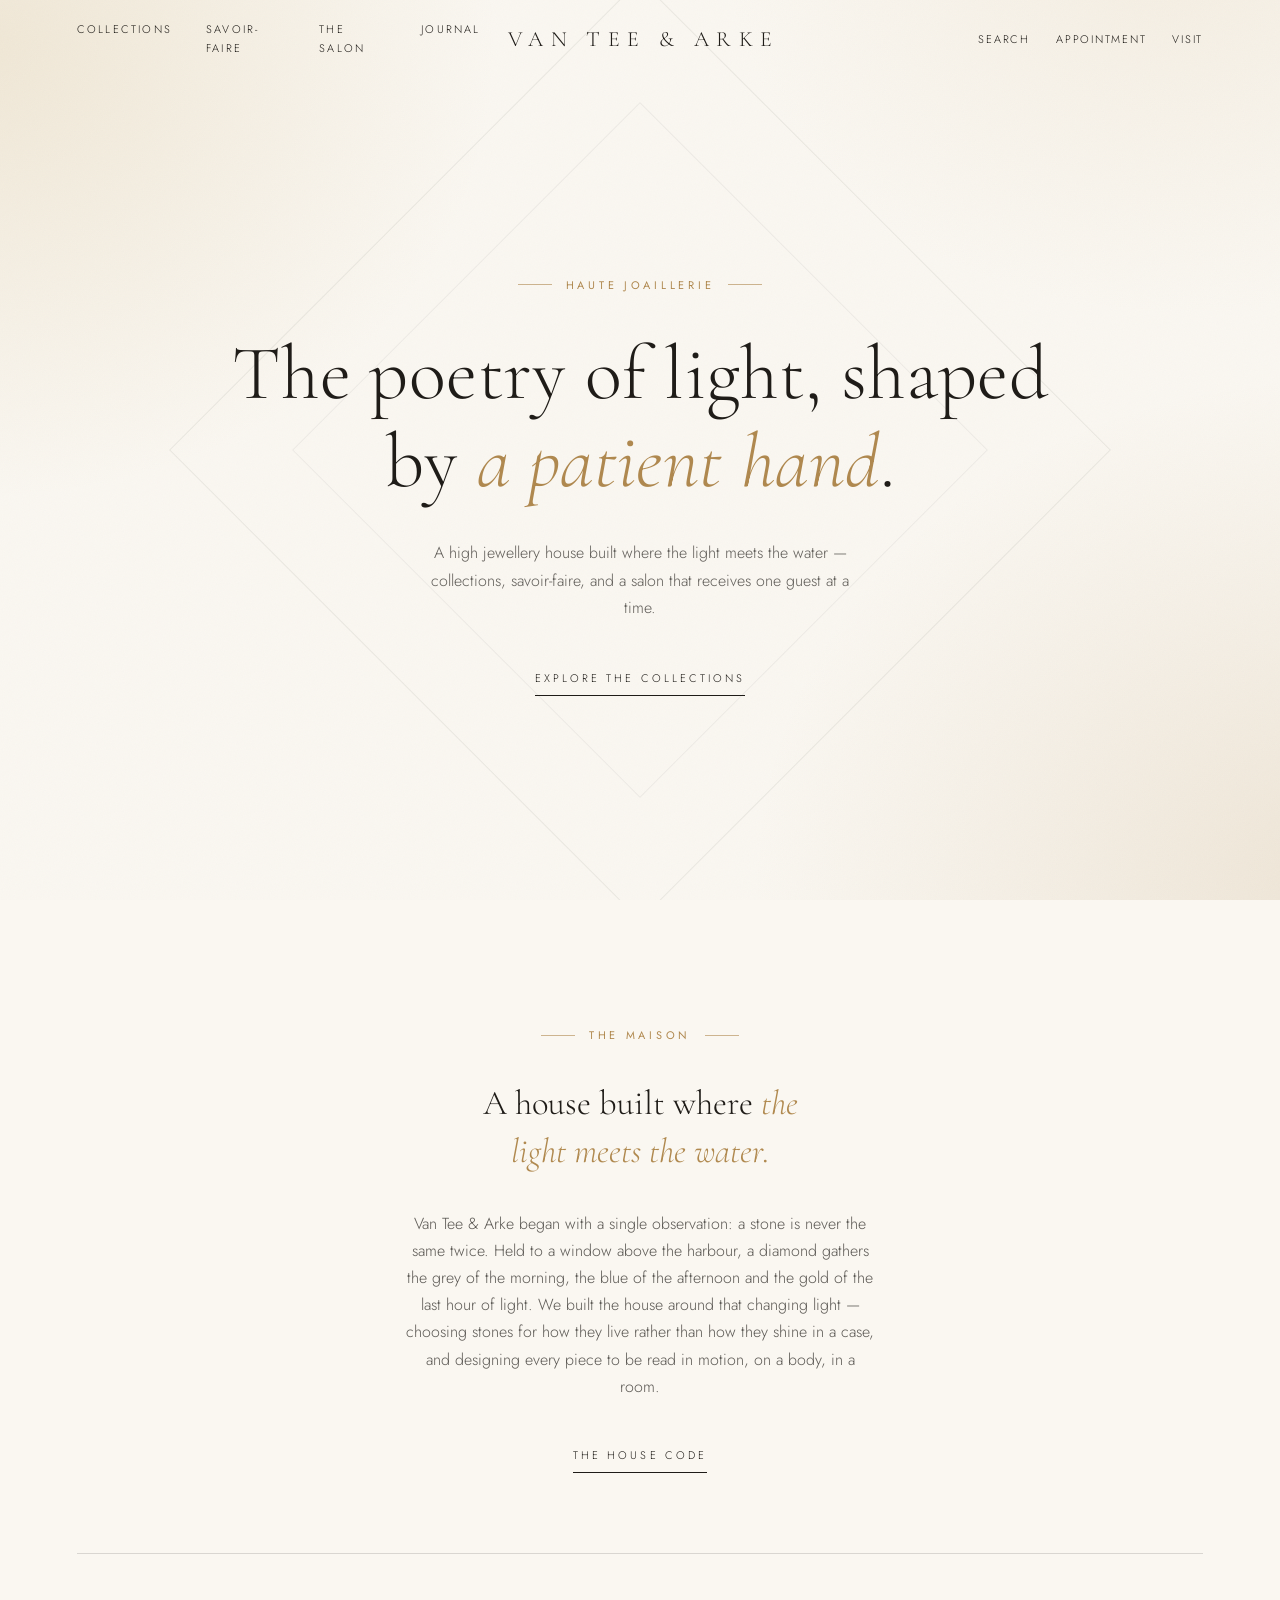
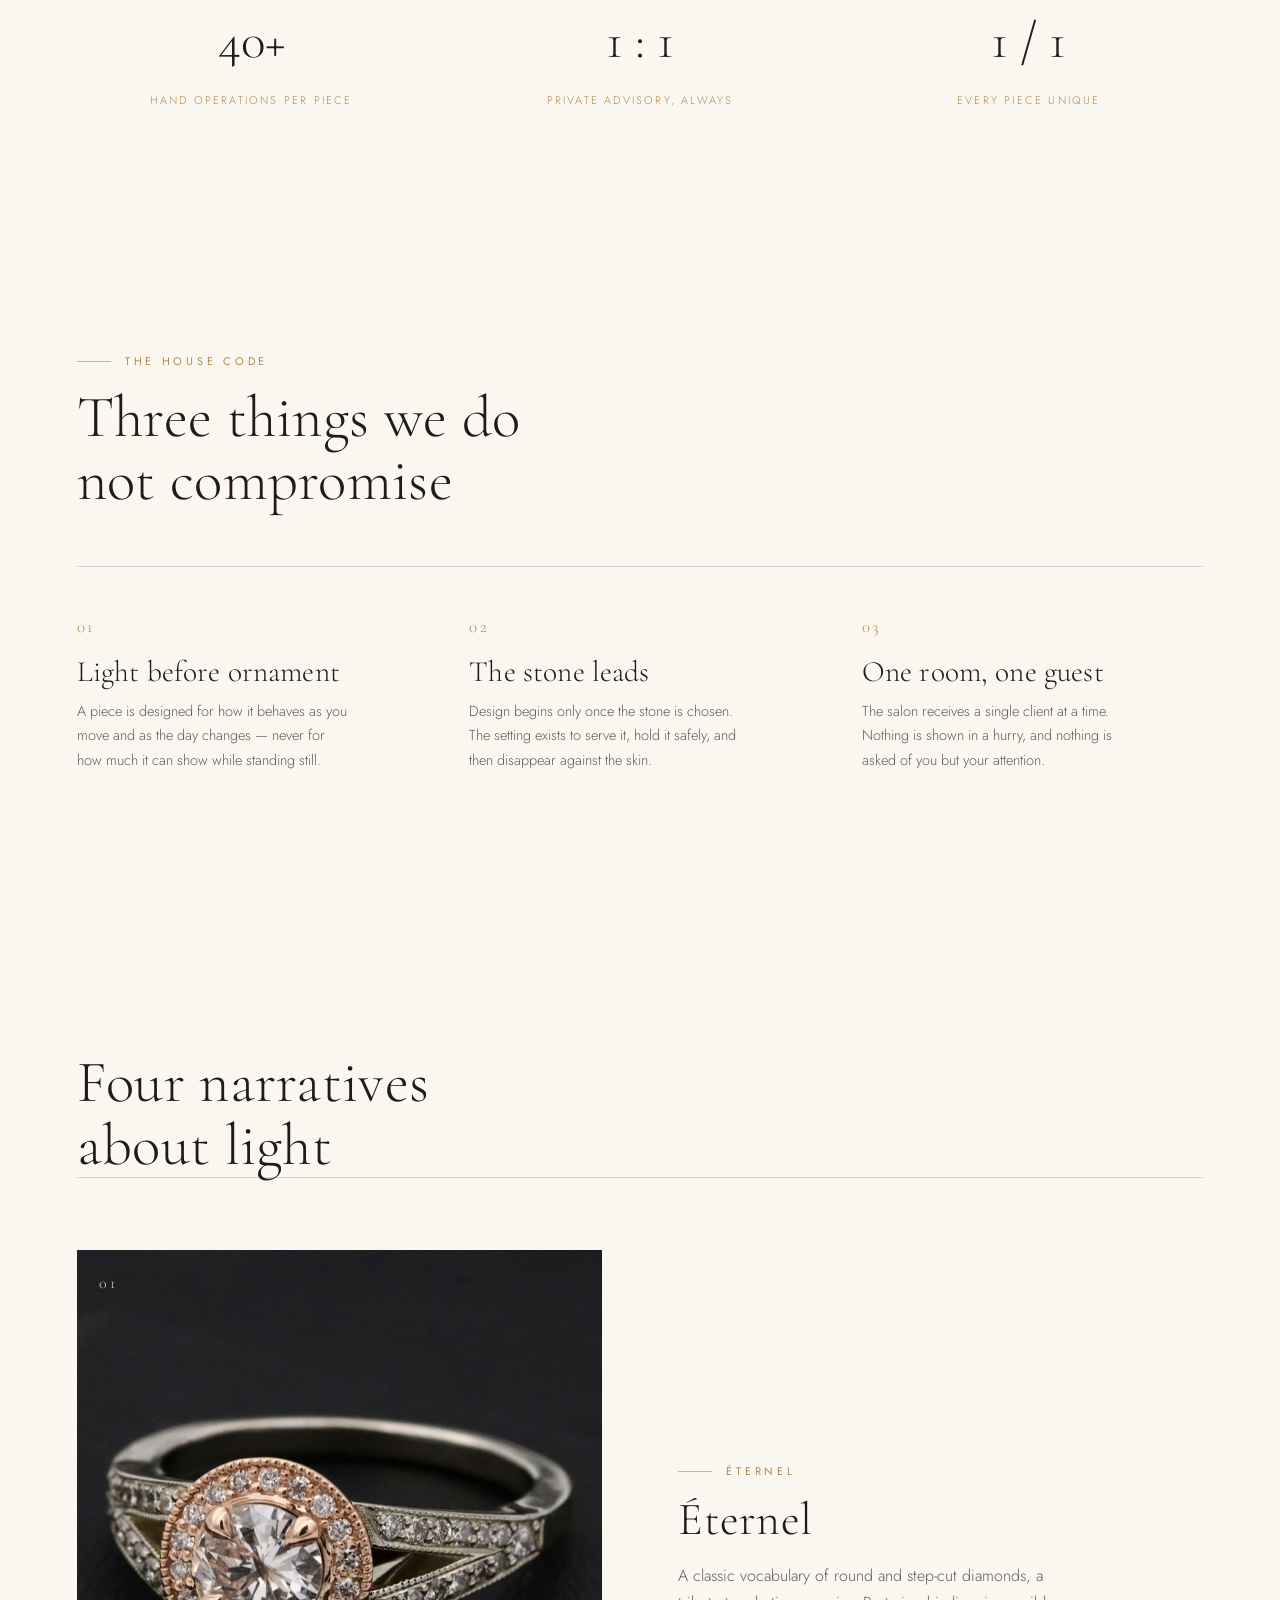
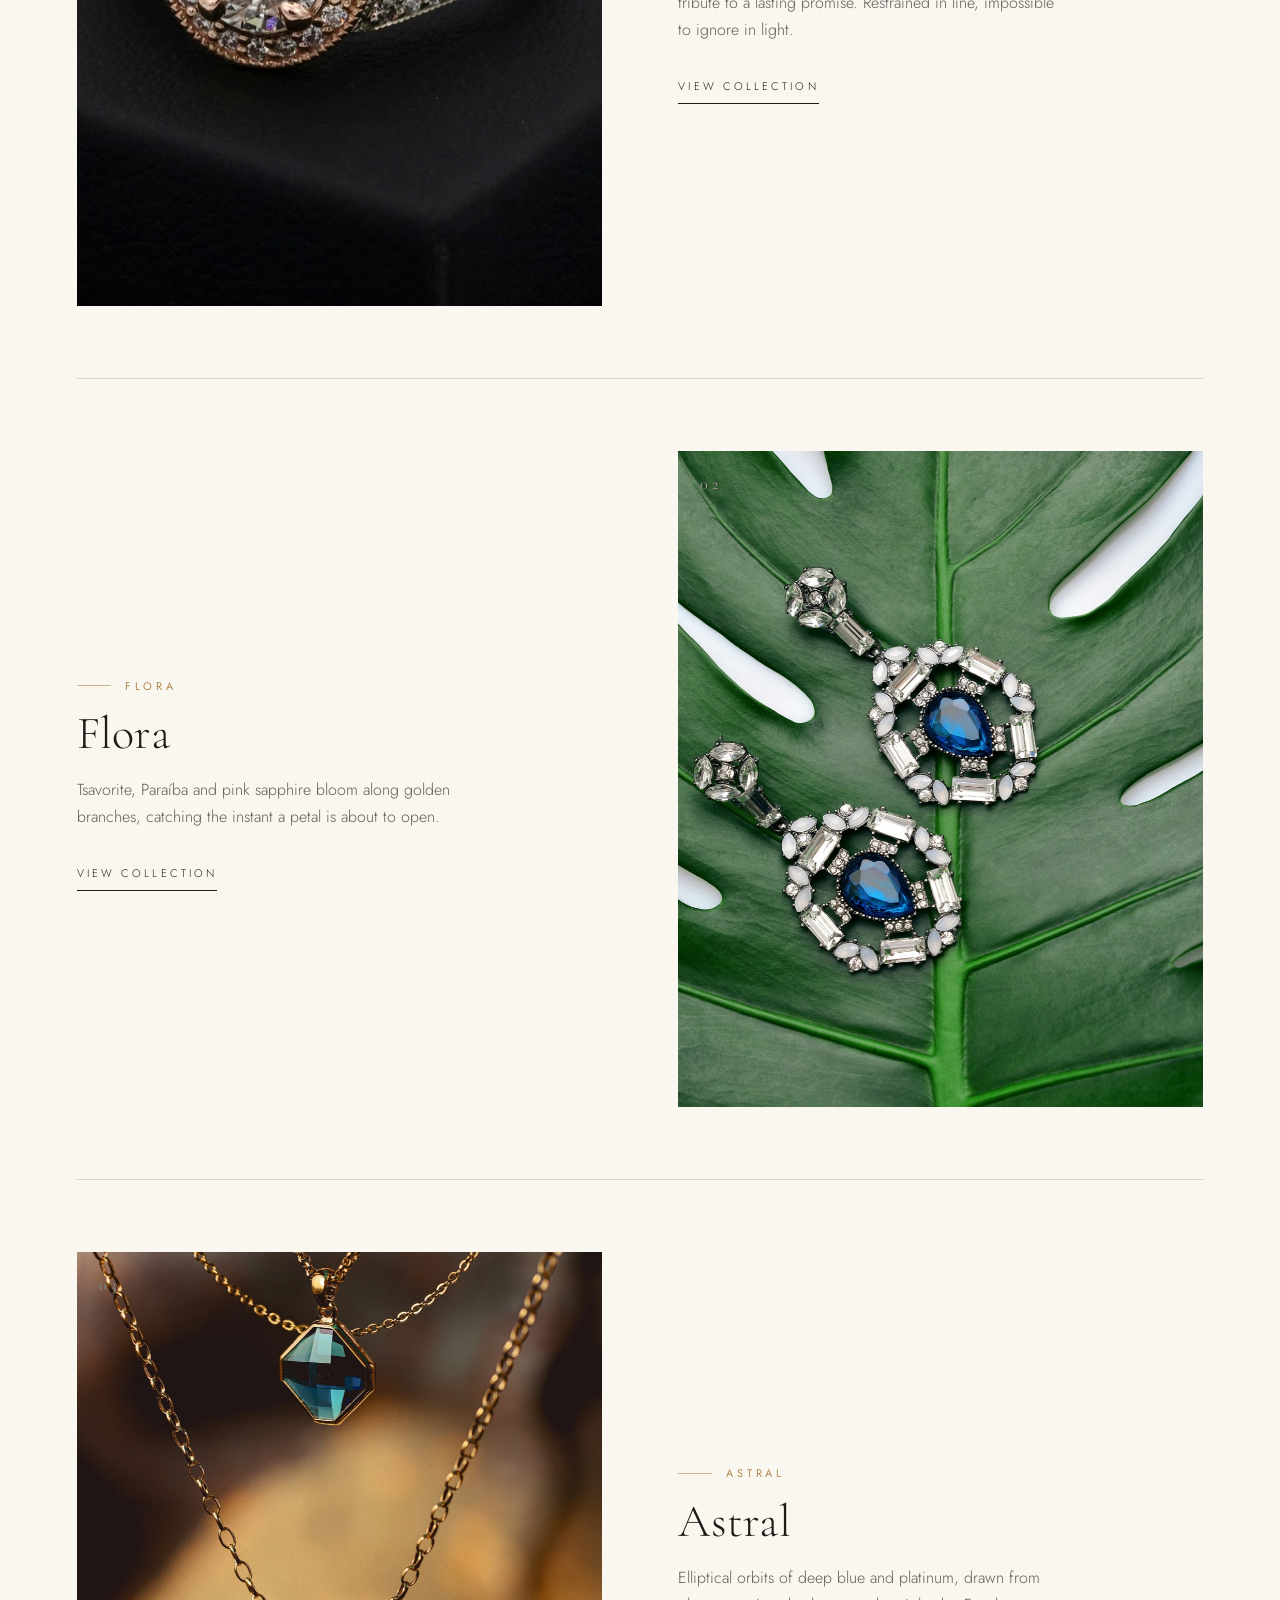
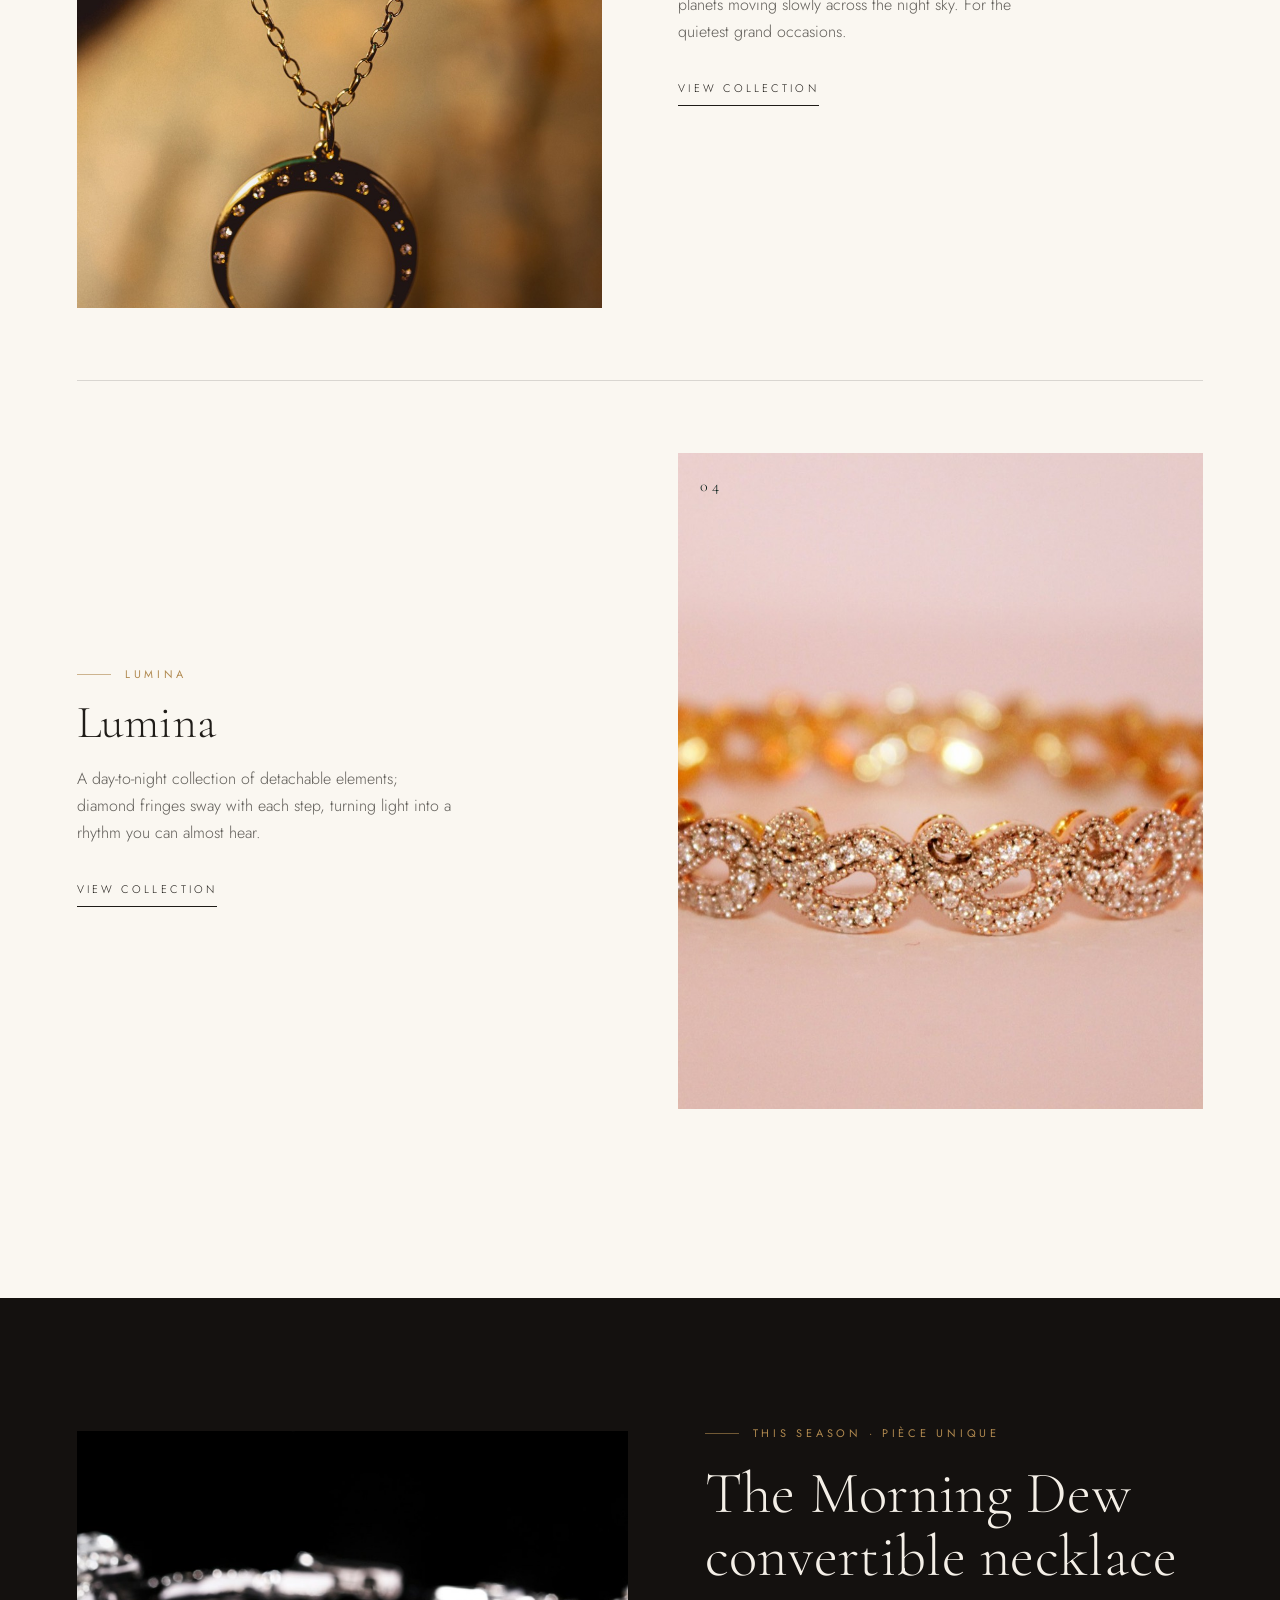
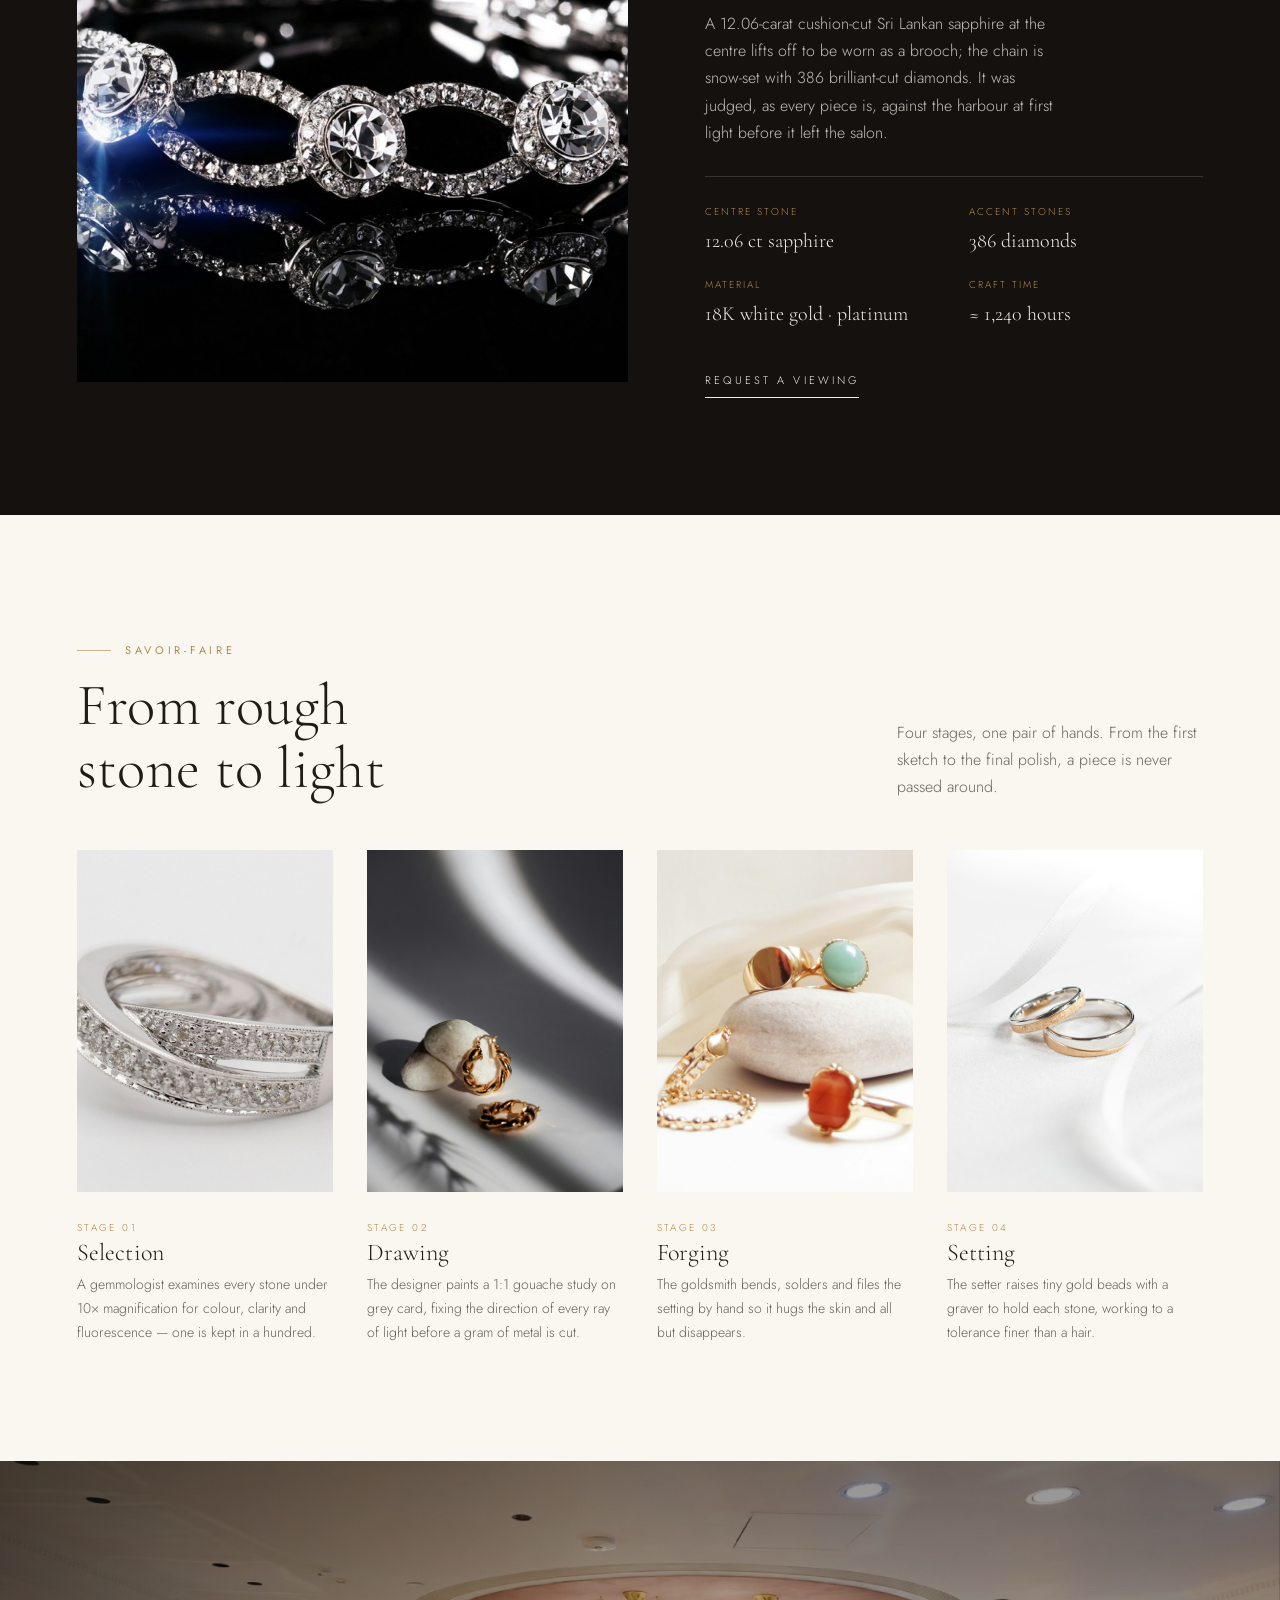
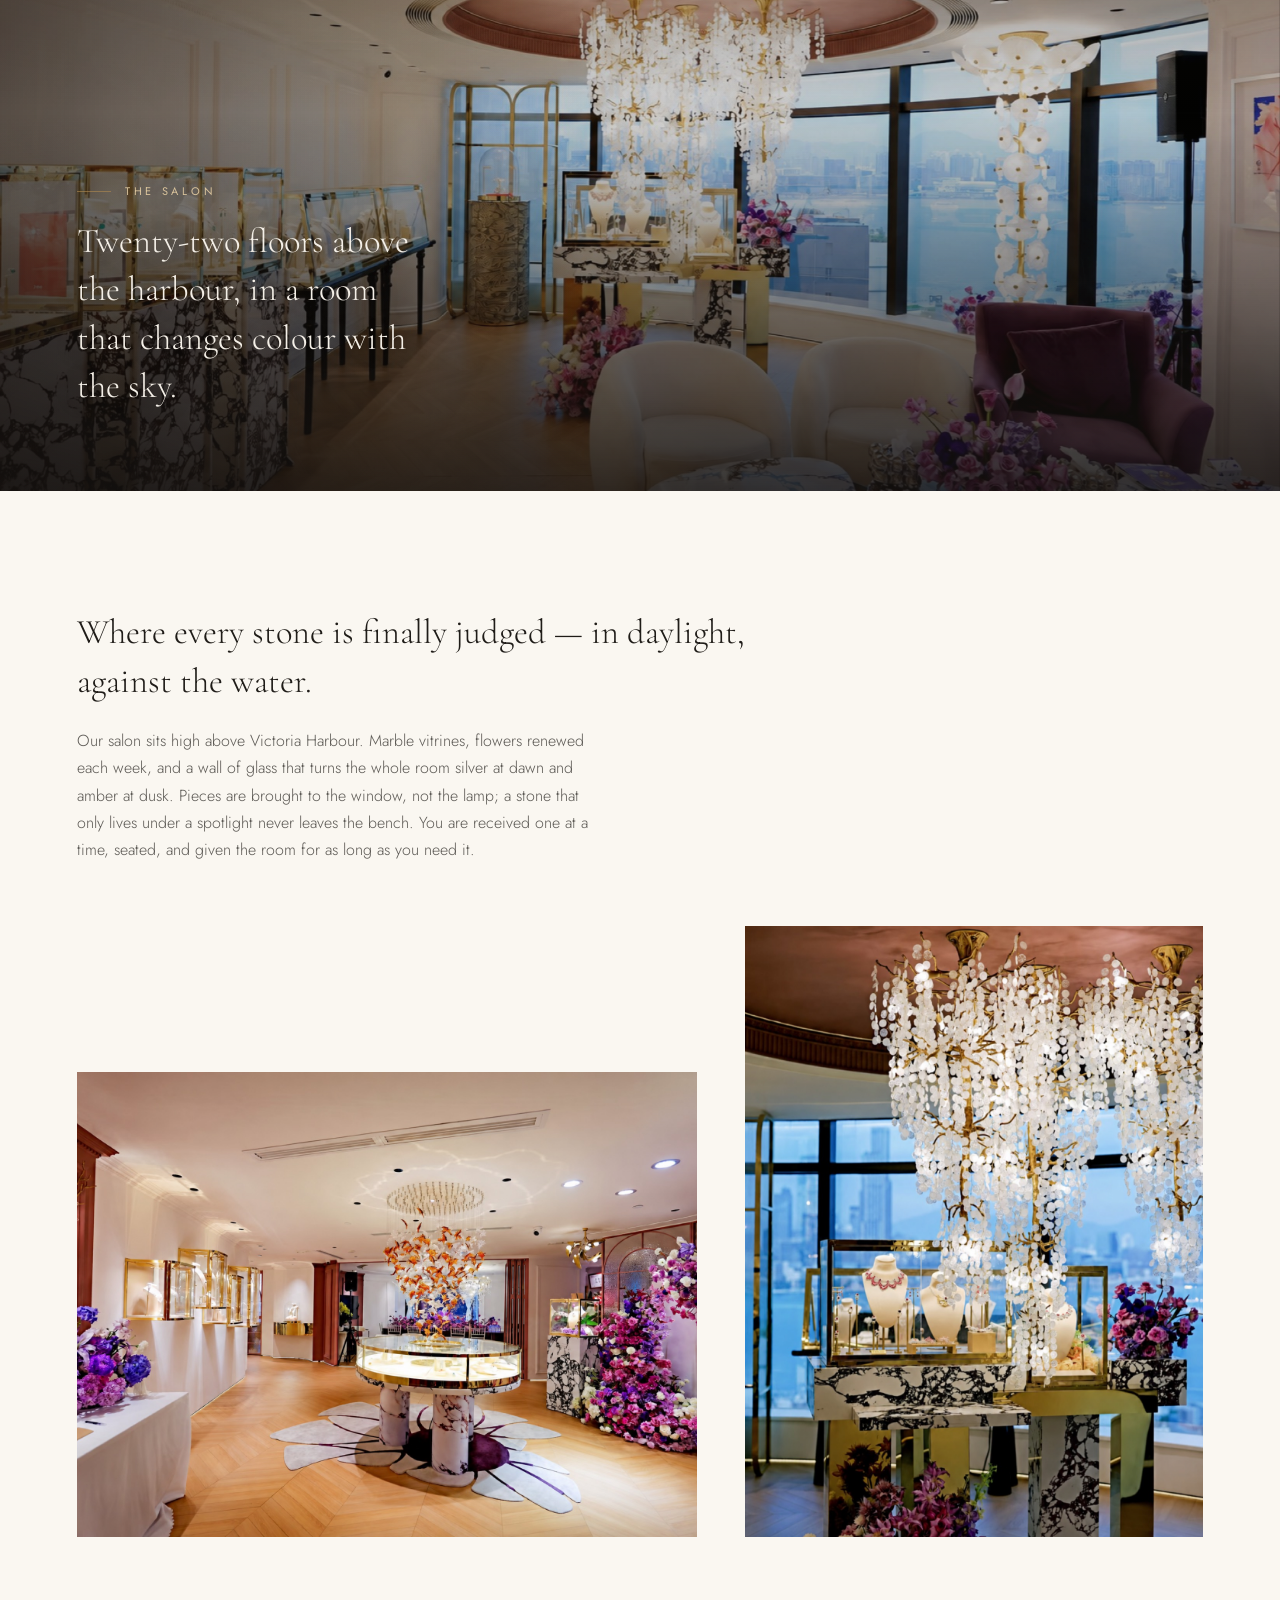
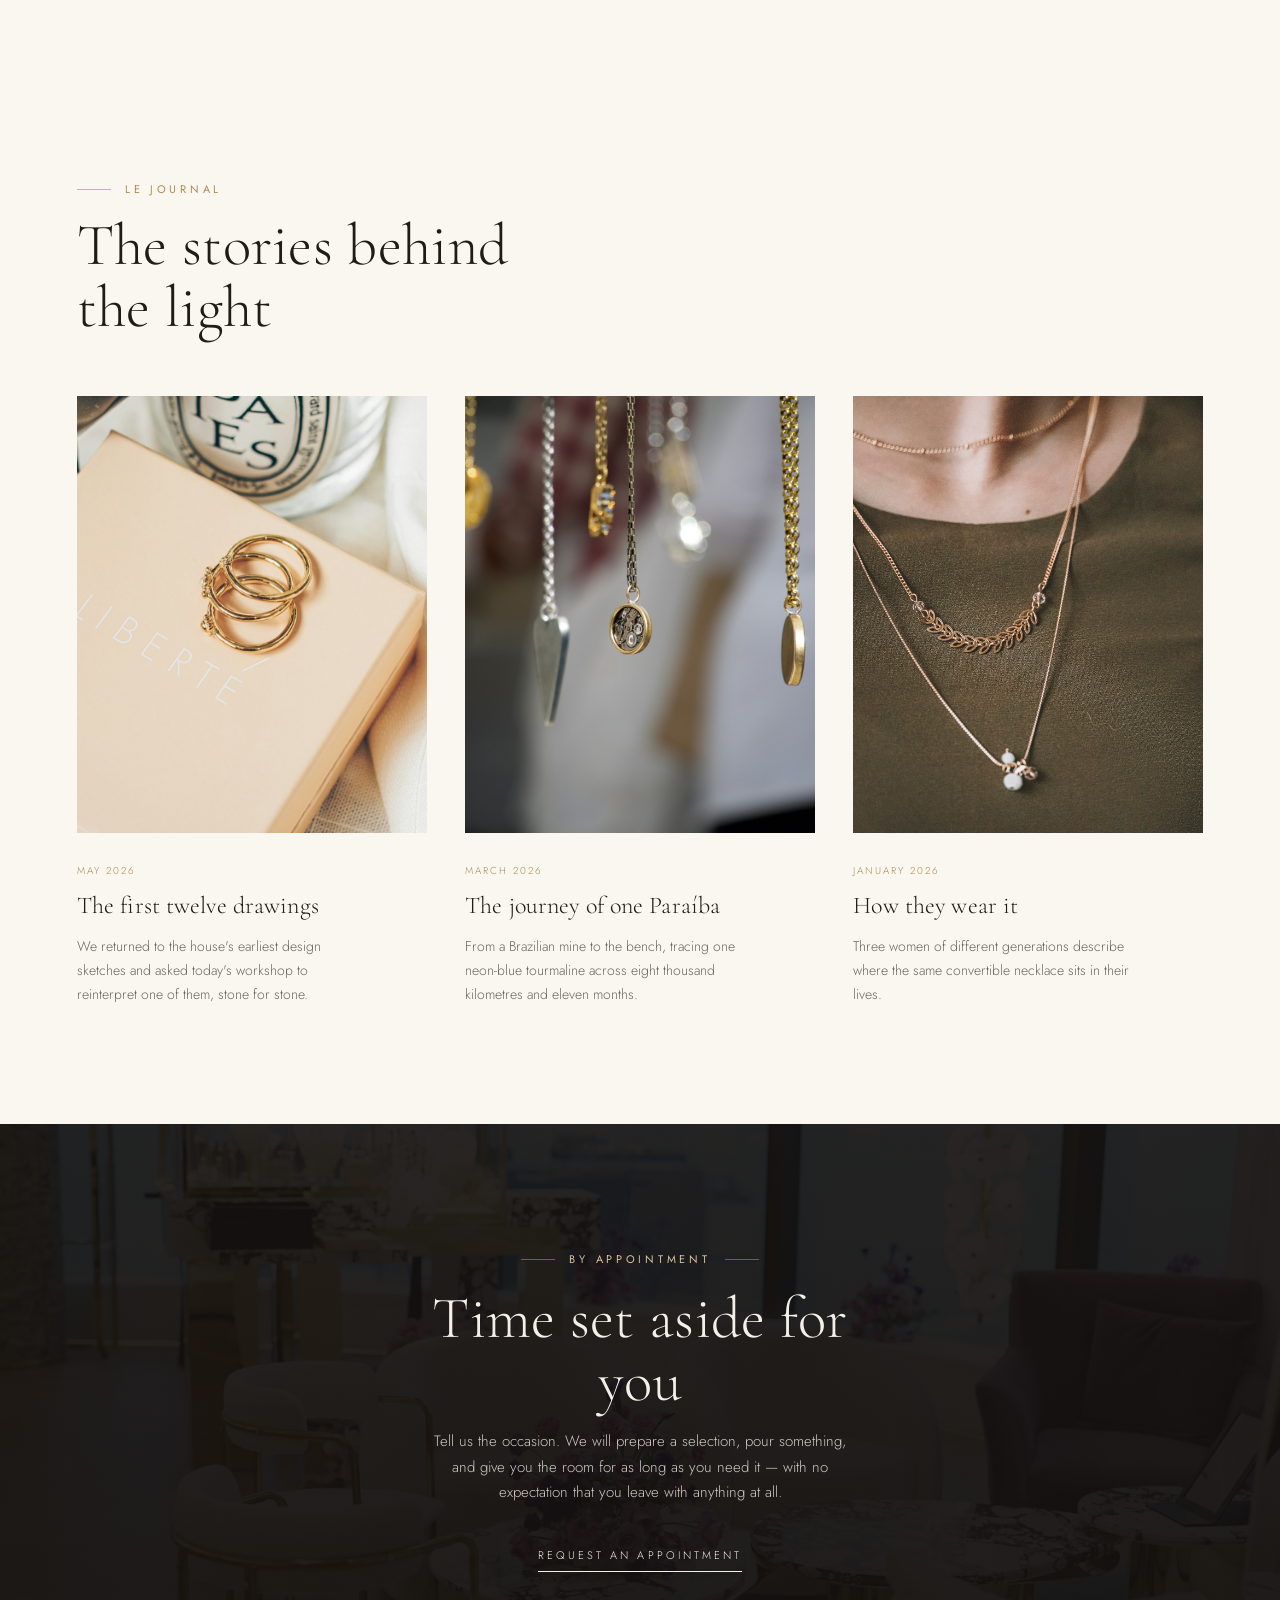
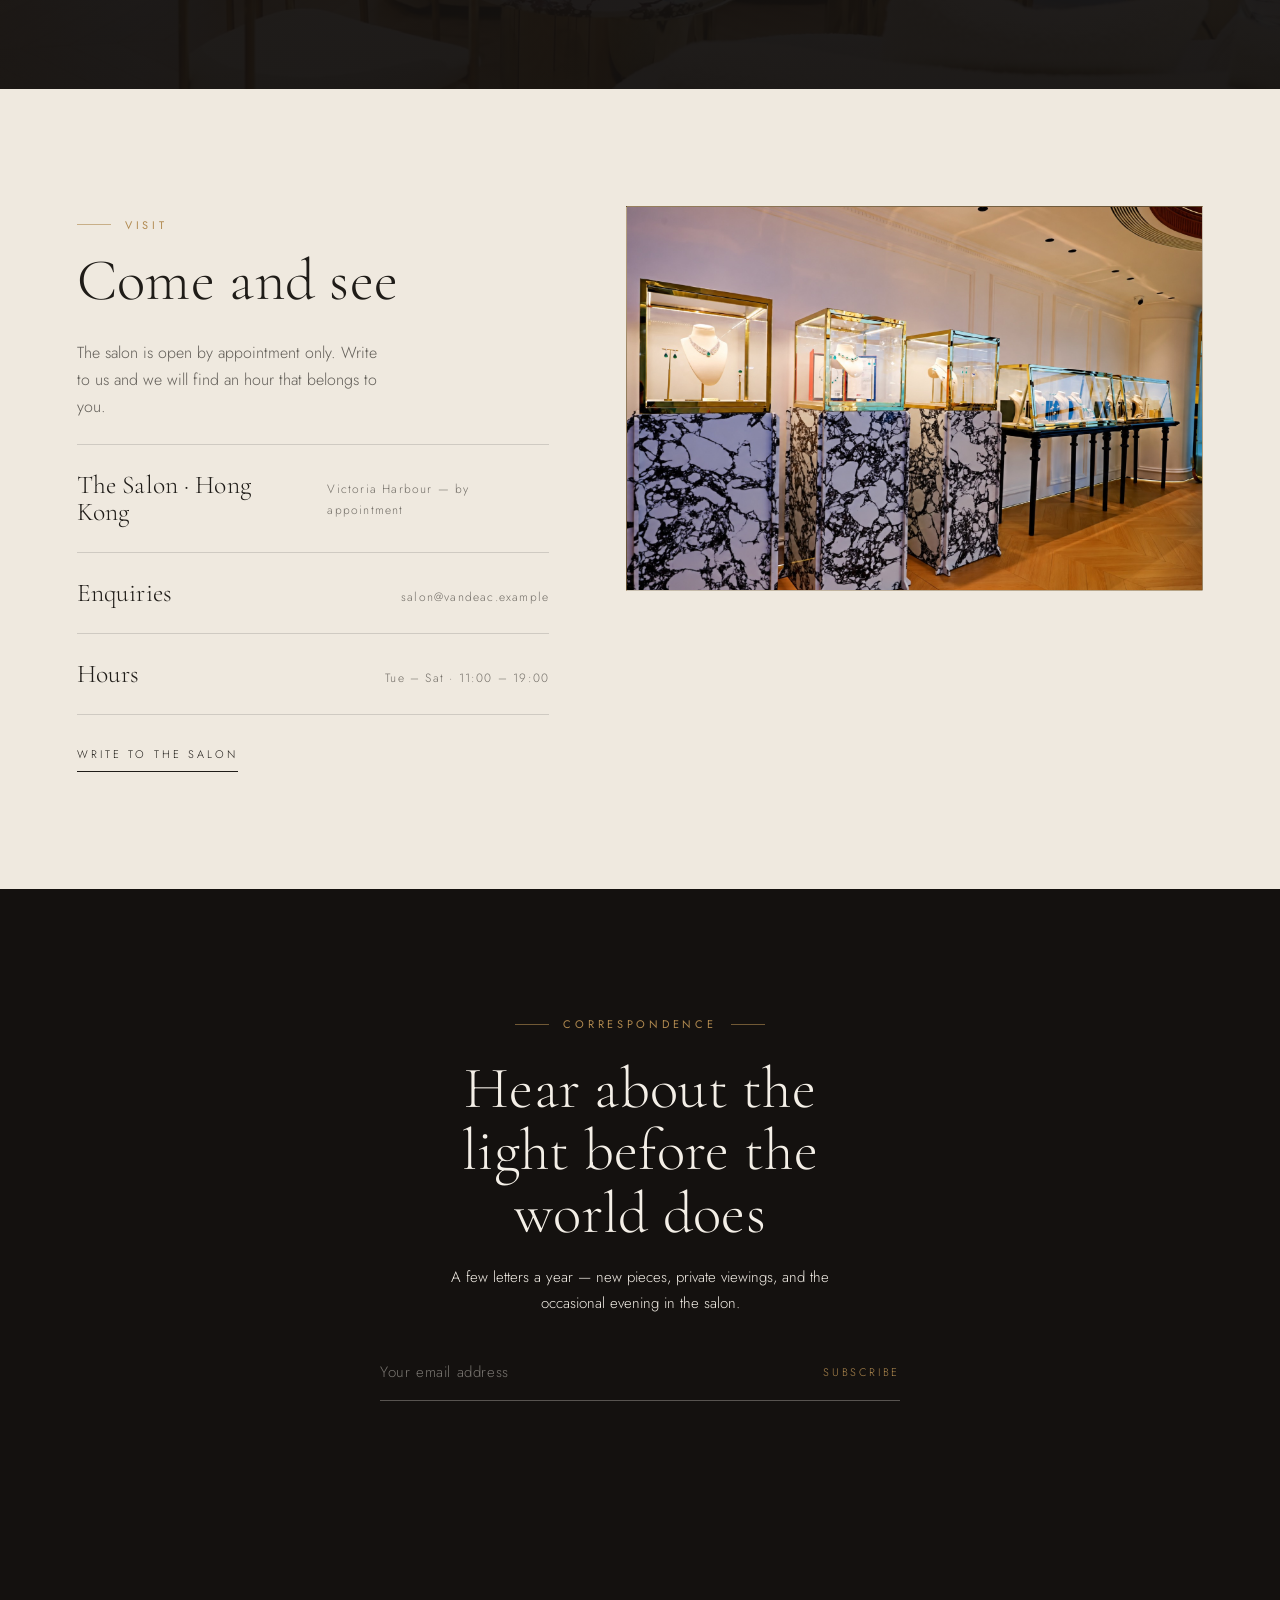
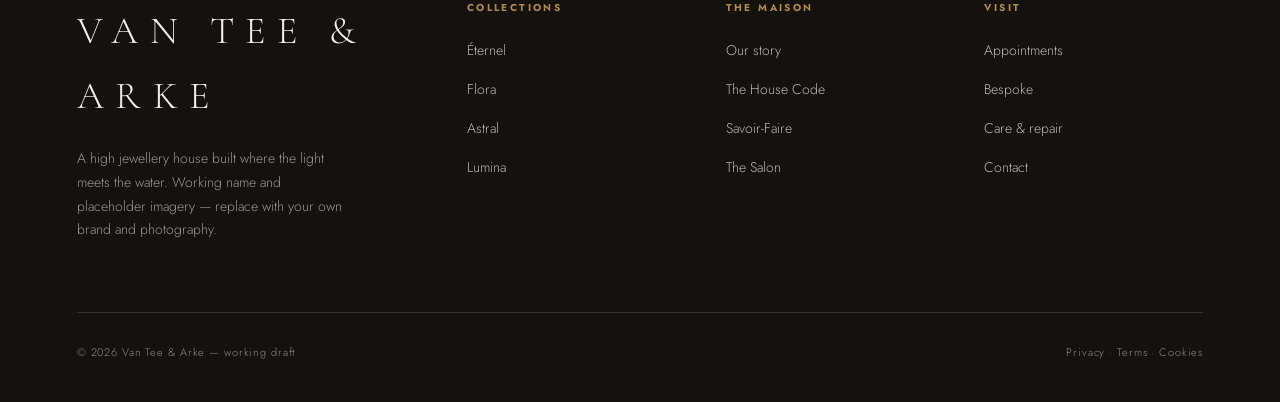
==== index.html @ eb1fddc2 "First website version" ====
<!DOCTYPE html>
<html lang="en" class="no-js">
<head>
<meta charset="UTF-8" />
<meta name="viewport" content="width=device-width, initial-scale=1" />
<title>Van Tee & Arke — Haute Joaillerie</title>
<meta name="description" content="Van Tee & Arke — a high jewellery house built where the light meets the water. Collections, savoir-faire, and a salon that receives one guest at a time." />

<link rel="preconnect" href="https://fonts.googleapis.com" />
<link rel="preconnect" href="https://fonts.gstatic.com" crossorigin />
<link href="https://fonts.googleapis.com/css2?family=Cormorant+Garamond:ital,wght@0,300;0,400;0,500;1,300;1,400&family=Jost:wght@300;400;500&display=swap" rel="stylesheet" />

<link rel="stylesheet" href="assets/css/style.css" />
</head>
<body>

<div class="progress" aria-hidden="true"></div>

<!-- Nav -->
<header class="nav" id="top">
  <div class="nav__inner">
    <nav class="nav__menu" aria-label="Main">
      <a href="#collections">Collections</a>
      <a href="#savoir">Savoir-Faire</a>
      <a href="#salon">The Salon</a>
      <a href="#journal">Journal</a>
    </nav>
    <a href="#top" class="nav__brand">Van Tee & Arke</a>
    <div class="nav__actions">
      <button class="nav__link-hide" type="button">Search</button>
      <a href="#visit" class="nav__link-hide">Appointment</a>
      <a href="#visit" class="nav__link-hide">Visit</a>
      <button class="nav__burger" type="button" aria-expanded="false">Menu</button>
    </div>
  </div>
</header>

<!-- Mobile menu -->
<div class="menu-overlay" aria-hidden="true">
  <a href="#maison"><small>01</small>The Maison</a>
  <a href="#collections"><small>02</small>Collections</a>
  <a href="#savoir"><small>03</small>Savoir-Faire</a>
  <a href="#salon"><small>04</small>The Salon</a>
  <a href="#journal"><small>05</small>Journal</a>
  <a href="#visit"><small>06</small>Visit</a>
</div>

<main>

  <!-- Hero -->
  <section class="hero" id="home">
    <div class="hero__wash" aria-hidden="true"></div>
    <div class="hero__aura" aria-hidden="true"></div>
    <div class="hero__gem" aria-hidden="true"></div>
    <div class="hero__inner">
      <span class="eyebrow eyebrow--center">Haute Joaillerie</span>
      <h1 class="display hero__title">The poetry of light, shaped by <em class="gold">a patient hand</em>.</h1>
      <p class="hero__lead">A high jewellery house built where the light meets the water — collections, savoir-faire, and a salon that receives one guest at a time.</p>
      <a href="#collections" class="btn-line hero__cta">Explore the collections</a>
    </div>
  </section>

  <!-- Maison / origin -->
  <section class="maison pad-y wrap" id="maison">
    <span class="eyebrow eyebrow--center reveal">The Maison</span>
    <p class="serif-lead reveal" data-d="1">A house built where <em class="gold">the light meets the water.</em></p>
    <p class="maison__body reveal" data-d="2">
      Van Tee & Arke began with a single observation: a stone is never the same twice. Held to a window
      above the harbour, a diamond gathers the grey of the morning, the blue of the afternoon and the
      gold of the last hour of light. We built the house around that changing light — choosing stones
      for how they live rather than how they shine in a case, and designing every piece to be read
      in motion, on a body, in a room.
    </p>
    <a href="#creed" class="btn-line reveal" data-d="2">The House Code</a>

    <div class="maison__figures">
      <div class="reveal">
        <div class="figure__n">40+</div>
        <div class="figure__l">hand operations per piece</div>
      </div>
      <div class="reveal" data-d="1">
        <div class="figure__n">1 : 1</div>
        <div class="figure__l">private advisory, always</div>
      </div>
      <div class="reveal" data-d="2">
        <div class="figure__n">1 / 1</div>
        <div class="figure__l">every piece unique</div>
      </div>
    </div>
  </section>

  <!-- The House Code -->
  <section class="creed pad-y wrap" id="creed">
    <span class="eyebrow reveal">The House Code</span>
    <h2 class="h-section reveal" data-d="1" style="margin-top:16px;max-width:16ch;">Three things we do not compromise</h2>

    <div class="creed__grid">
      <div class="creed__item reveal">
        <span class="num">01</span>
        <h3>Light before ornament</h3>
        <p>A piece is designed for how it behaves as you move and as the day changes — never for how much it can show while standing still.</p>
      </div>
      <div class="creed__item reveal" data-d="1">
        <span class="num">02</span>
        <h3>The stone leads</h3>
        <p>Design begins only once the stone is chosen. The setting exists to serve it, hold it safely, and then disappear against the skin.</p>
      </div>
      <div class="creed__item reveal" data-d="2">
        <span class="num">03</span>
        <h3>One room, one guest</h3>
        <p>The salon receives a single client at a time. Nothing is shown in a hurry, and nothing is asked of you but your attention.</p>
      </div>
    </div>
  </section>

  <!-- Collections -->
  <section class="wrap pad-y" id="collections">
    <span class="eyebrow reveal">Collections</span>
    <h2 class="h-section reveal" data-d="1" style="margin-top:18px;max-width:16ch;">Four narratives about light</h2>

    <article class="collection">
      <div class="collection__media">
        <span class="collection__index">01</span>
        <img src="assets/images/coll-eternel.jpg" alt="Éternel collection" />
      </div>
      <div class="collection__body reveal">
        <span class="eyebrow">Éternel</span>
        <h3>Éternel</h3>
        <p>A classic vocabulary of round and step-cut diamonds, a tribute to a lasting promise. Restrained in line, impossible to ignore in light.</p>
        <a href="#" class="btn-line">View collection</a>
      </div>
    </article>

    <article class="collection">
      <div class="collection__media">
        <span class="collection__index">02</span>
        <img src="assets/images/coll-flore.jpg" alt="Flora collection" />
      </div>
      <div class="collection__body reveal">
        <span class="eyebrow">Flora</span>
        <h3>Flora</h3>
        <p>Tsavorite, Paraíba and pink sapphire bloom along golden branches, catching the instant a petal is about to open.</p>
        <a href="#" class="btn-line">View collection</a>
      </div>
    </article>

    <article class="collection">
      <div class="collection__media">
        <span class="collection__index">03</span>
        <img src="assets/images/coll-astra.jpg" alt="Astral collection" />
      </div>
      <div class="collection__body reveal">
        <span class="eyebrow">Astral</span>
        <h3>Astral</h3>
        <p>Elliptical orbits of deep blue and platinum, drawn from planets moving slowly across the night sky. For the quietest grand occasions.</p>
        <a href="#" class="btn-line">View collection</a>
      </div>
    </article>

    <article class="collection">
      <div class="collection__media">
        <span class="collection__index">04</span>
        <img src="assets/images/coll-lumina.jpg" alt="Lumina collection" />
      </div>
      <div class="collection__body reveal">
        <span class="eyebrow">Lumina</span>
        <h3>Lumina</h3>
        <p>A day-to-night collection of detachable elements; diamond fringes sway with each step, turning light into a rhythm you can almost hear.</p>
        <a href="#" class="btn-line">View collection</a>
      </div>
    </article>
  </section>

  <!-- Signature piece -->
  <section class="signature pad-y" id="signature">
    <div class="wrap signature__grid">
      <div class="signature__media reveal">
        <img src="assets/images/signature.jpg" alt="The Morning Dew necklace" />
      </div>
      <div class="signature__body">
        <span class="eyebrow">This Season · Pièce Unique</span>
        <h2 class="h-section">The Morning Dew convertible necklace</h2>
        <p>A 12.06-carat cushion-cut Sri Lankan sapphire at the centre lifts off to be worn as a brooch; the chain is snow-set with 386 brilliant-cut diamonds. It was judged, as every piece is, against the harbour at first light before it left the salon.</p>
        <dl class="signature__spec">
          <div><dt>Centre stone</dt><dd>12.06 ct sapphire</dd></div>
          <div><dt>Accent stones</dt><dd>386 diamonds</dd></div>
          <div><dt>Material</dt><dd>18K white gold · platinum</dd></div>
          <div><dt>Craft time</dt><dd>≈ 1,240 hours</dd></div>
        </dl>
        <a href="#visit" class="btn-line btn-line--light">Request a viewing</a>
      </div>
    </div>
  </section>

  <!-- Savoir-faire -->
  <section class="wrap pad-y" id="savoir">
    <div class="savoir__head">
      <div>
        <span class="eyebrow reveal">Savoir-Faire</span>
        <h2 class="h-section reveal" data-d="1" style="margin-top:16px;max-width:14ch;">From rough stone to light</h2>
      </div>
      <p class="reveal" data-d="2" style="max-width:34ch;color:rgba(31,28,24,.66);">
        Four stages, one pair of hands. From the first sketch to the final polish, a piece is never passed around.
      </p>
    </div>

    <div class="savoir__scroller">
      <article class="savoir-card">
        <div class="savoir-card__media">
          <img src="assets/images/savoir-1.jpg" alt="Stone selection" />
        </div>
        <span class="savoir-card__step">Stage 01</span>
        <h4>Selection</h4>
        <p>A gemmologist examines every stone under 10× magnification for colour, clarity and fluorescence — one is kept in a hundred.</p>
      </article>
      <article class="savoir-card">
        <div class="savoir-card__media">
          <img src="assets/images/savoir-2.jpg" alt="Design drawing" />
        </div>
        <span class="savoir-card__step">Stage 02</span>
        <h4>Drawing</h4>
        <p>The designer paints a 1:1 gouache study on grey card, fixing the direction of every ray of light before a gram of metal is cut.</p>
      </article>
      <article class="savoir-card">
        <div class="savoir-card__media">
          <img src="assets/images/savoir-3.jpg" alt="Goldsmithing" />
        </div>
        <span class="savoir-card__step">Stage 03</span>
        <h4>Forging</h4>
        <p>The goldsmith bends, solders and files the setting by hand so it hugs the skin and all but disappears.</p>
      </article>
      <article class="savoir-card">
        <div class="savoir-card__media">
          <img src="assets/images/savoir-4.jpg" alt="Stone setting" />
        </div>
        <span class="savoir-card__step">Stage 04</span>
        <h4>Setting</h4>
        <p>The setter raises tiny gold beads with a graver to hold each stone, working to a tolerance finer than a hair.</p>
      </article>
    </div>
  </section>

  <!-- The Salon — full-bleed -->
  <section class="band" id="salon" aria-label="The Salon">
    <div class="band__media" aria-hidden="true"><img src="assets/images/salon-hero.jpg" alt="" /></div>
    <div class="band__inner">
      <span class="eyebrow" style="color:var(--gold-line)">The Salon</span>
      <p class="serif-lead">Twenty-two floors above the harbour, in a room that changes colour with the sky.</p>
    </div>
  </section>

  <section class="wrap pad-y salon">
    <div class="salon__intro">
      <p class="serif-lead reveal">Where every stone is finally judged — in daylight, against the water.</p>
      <p class="reveal" data-d="1" style="max-width:58ch;color:rgba(31,28,24,.72);margin-top:22px;">
        Our salon sits high above Victoria Harbour. Marble vitrines, flowers renewed each week, and a
        wall of glass that turns the whole room silver at dawn and amber at dusk. Pieces are brought
        to the window, not the lamp; a stone that only lives under a spotlight never leaves the bench.
        You are received one at a time, seated, and given the room for as long as you need it.
      </p>
    </div>
    <div class="salon__pair">
      <div class="frame reveal"><img src="assets/images/salon-hall.jpg" alt="The Van Tee & Arke salon overlooking the harbour" /></div>
      <div class="frame reveal" data-d="1"><img src="assets/images/salon-centre.jpg" alt="Central display table in the salon" /></div>
    </div>
  </section>

  <!-- Journal -->
  <section class="wrap pad-y" id="journal">
    <span class="eyebrow reveal">Le Journal</span>
    <h2 class="h-section reveal" data-d="1" style="margin-top:16px;max-width:16ch;">The stories behind the light</h2>

    <div class="journal__grid" style="margin-top:56px;">
      <article class="jcard reveal">
        <div class="jcard__media">
          <img src="assets/images/journal-1.jpg" alt="Archive drawings" />
        </div>
        <span class="jcard__date">May 2026</span>
        <h4>The first twelve drawings</h4>
        <p>We returned to the house's earliest design sketches and asked today's workshop to reinterpret one of them, stone for stone.</p>
      </article>
      <article class="jcard reveal" data-d="1">
        <div class="jcard__media">
          <img src="assets/images/journal-2.jpg" alt="Gemstone origins" />
        </div>
        <span class="jcard__date">March 2026</span>
        <h4>The journey of one Paraíba</h4>
        <p>From a Brazilian mine to the bench, tracing one neon-blue tourmaline across eight thousand kilometres and eleven months.</p>
      </article>
      <article class="jcard reveal" data-d="2">
        <div class="jcard__media">
          <img src="assets/images/journal-3.jpg" alt="Wearers" />
        </div>
        <span class="jcard__date">January 2026</span>
        <h4>How they wear it</h4>
        <p>Three women of different generations describe where the same convertible necklace sits in their lives.</p>
      </article>
    </div>
  </section>

  <!-- Invitation -->
  <section class="invite pad-y" id="invitation">
    <div class="invite__media" aria-hidden="true"><img src="assets/images/salon-lounge.jpg" alt="" /></div>
    <div class="wrap">
      <span class="eyebrow eyebrow--center" style="color:var(--gold-line)">By Appointment</span>
      <h2 class="h-section">Time set aside for you</h2>
      <p>Tell us the occasion. We will prepare a selection, pour something, and give you the room for as long as you need it — with no expectation that you leave with anything at all.</p>
      <a href="#visit" class="btn-line btn-line--light">Request an appointment</a>
    </div>
  </section>

  <!-- Visit -->
  <section class="boutiques pad-y" id="visit">
    <div class="wrap boutiques__grid">
      <div>
        <span class="eyebrow reveal">Visit</span>
        <h2 class="h-section reveal" data-d="1" style="margin:16px 0 26px;max-width:12ch;">Come and see</h2>
        <p class="reveal" data-d="2" style="color:rgba(31,28,24,.68);max-width:34ch;margin-bottom:24px;">
          The salon is open by appointment only. Write to us and we will find an hour that belongs to you.
        </p>
        <div class="boutiques__list reveal">
          <div class="boutique"><h4>The Salon · Hong Kong</h4><span>Victoria Harbour — by appointment</span></div>
          <div class="boutique"><h4>Enquiries</h4><span>salon@vandeac.example</span></div>
          <div class="boutique"><h4>Hours</h4><span>Tue – Sat · 11:00 – 19:00</span></div>
        </div>
        <a href="#contact" class="btn-line reveal" data-d="2" style="margin-top:30px;display:inline-block;">Write to the salon</a>
      </div>
      <div class="boutiques__figure reveal">
        <img src="assets/images/salon-vitrines.jpg" alt="Marble vitrines in the salon" />
      </div>
    </div>
  </section>

  <!-- Newsletter -->
  <section class="newsletter pad-y" id="contact">
    <div class="wrap">
      <span class="eyebrow eyebrow--center reveal">Correspondence</span>
      <h2 class="h-section reveal" data-d="1">Hear about the light before the world does</h2>
      <p class="reveal" data-d="2">A few letters a year — new pieces, private viewings, and the occasional evening in the salon.</p>
      <form class="nl-form reveal" data-d="2">
        <input type="email" required placeholder="Your email address" aria-label="Email address" />
        <button type="submit">Subscribe</button>
      </form>
    </div>
  </section>

</main>

<!-- Footer -->
<footer class="footer">
  <div class="wrap">
    <div class="footer__top">
      <div>
        <div class="footer__brand">Van Tee & Arke</div>
        <p>A high jewellery house built where the light meets the water. Working name and placeholder imagery — replace with your own brand and photography.</p>
      </div>
      <div>
        <h5>Collections</h5>
        <ul>
          <li><a href="#collections">Éternel</a></li>
          <li><a href="#collections">Flora</a></li>
          <li><a href="#collections">Astral</a></li>
          <li><a href="#collections">Lumina</a></li>
        </ul>
      </div>
      <div>
        <h5>The Maison</h5>
        <ul>
          <li><a href="#maison">Our story</a></li>
          <li><a href="#creed">The House Code</a></li>
          <li><a href="#savoir">Savoir-Faire</a></li>
          <li><a href="#salon">The Salon</a></li>
        </ul>
      </div>
      <div>
        <h5>Visit</h5>
        <ul>
          <li><a href="#visit">Appointments</a></li>
          <li><a href="#visit">Bespoke</a></li>
          <li><a href="#visit">Care &amp; repair</a></li>
          <li><a href="#contact">Contact</a></li>
        </ul>
      </div>
    </div>
    <div class="footer__bottom">
      <span>© <span data-year-now>2026</span> Van Tee & Arke — working draft</span>
      <span>Privacy · Terms · Cookies</span>
    </div>
  </div>
</footer>

<script src="assets/js/main.js"></script>
</body>
</html>
---- assets/css/style.css ----
/* =========================================================
   MAISON VANDÉAC — Haute Joaillerie  (English)
   Display: Cormorant Garamond · Text/UI: Jost
   ========================================================= */

:root{
  --noir:#14110f;
  --ink:#1f1c18;
  --cream:#f4efe7;
  --paper:#faf7f1;
  --paper-2:#efe9df;
  --gold:#b0894f;
  --gold-soft:#cbaa74;
  --gold-line:#d9c39c;
  --line:rgba(20,17,15,.14);
  --line-soft:rgba(20,17,15,.08);

  --font-serif:"Cormorant Garamond",'Times New Roman',serif;
  --font-sans:"Jost",-apple-system,BlinkMacSystemFont,"Segoe UI",Roboto,"Helvetica Neue",Arial,sans-serif;

  --ease:cubic-bezier(.19,1,.22,1);

  --pad-x:clamp(20px,6vw,120px);
  --maxw:1600px;
  --nav-h:78px;
}

*,*::before,*::after{box-sizing:border-box;margin:0;padding:0}
html{-webkit-text-size-adjust:100%}
body{
  font-family:var(--font-sans);
  font-weight:300;
  background:var(--paper);
  color:var(--ink);
  line-height:1.7;
  overflow-x:hidden;
  -webkit-font-smoothing:antialiased;
  text-rendering:optimizeLegibility;
}
img{display:block;max-width:100%;height:auto}
a{color:inherit;text-decoration:none}
button{font:inherit;color:inherit;background:none;border:0;cursor:pointer}
ul{list-style:none}
::selection{background:var(--gold);color:var(--paper)}

body::after{
  content:"";position:fixed;inset:0;z-index:9998;pointer-events:none;
  opacity:.035;mix-blend-mode:multiply;
  background-image:url("data:image/svg+xml,%3Csvg xmlns='http://www.w3.org/2000/svg' width='140' height='140'%3E%3Cfilter id='n'%3E%3CfeTurbulence type='fractalNoise' baseFrequency='.85' numOctaves='2' stitchTiles='stitch'/%3E%3C/filter%3E%3Crect width='100%25' height='100%25' filter='url(%23n)'/%3E%3C/svg%3E");
}

/* ---------- Typography ---------- */
.eyebrow{
  font-family:var(--font-sans);font-weight:400;font-size:11px;
  letter-spacing:.34em;text-transform:uppercase;color:var(--gold);
  display:inline-flex;align-items:center;gap:14px;
}
.eyebrow::before{content:"";width:34px;height:1px;background:var(--gold);opacity:.6}
.eyebrow--center::after{content:"";width:34px;height:1px;background:var(--gold);opacity:.6}

h1,h2,h3,h4{font-family:var(--font-serif);font-weight:400;line-height:1.06;letter-spacing:.005em}
.display{font-size:clamp(2.9rem,8vw,8rem);font-weight:300}
.h-section{font-size:clamp(2.1rem,4.6vw,4.2rem);font-weight:300}
.serif-lead{font-family:var(--font-serif);font-size:clamp(1.5rem,2.7vw,2.5rem);font-weight:300;line-height:1.4}
em,.i{font-style:italic}
.gold{color:var(--gold)}

.btn-line{
  --c:var(--ink);position:relative;display:inline-block;
  font-size:11px;letter-spacing:.28em;text-transform:uppercase;padding-bottom:8px;color:var(--c);
}
.btn-line::after{content:"";position:absolute;left:0;bottom:0;width:100%;height:1px;background:var(--c);transform-origin:right;transition:transform .6s var(--ease)}
.btn-line:hover::after{transform:scaleX(0)}
.btn-line::before{content:"";position:absolute;left:0;bottom:0;width:100%;height:1px;background:var(--gold);transform:scaleX(0);transform-origin:left;transition:transform .6s var(--ease) .05s}
.btn-line:hover::before{transform:scaleX(1)}
.btn-line--light{--c:var(--cream)}

/* ---------- Layout ---------- */
section{position:relative}
.wrap{width:100%;max-width:var(--maxw);margin-inline:auto;padding-inline:var(--pad-x)}
.pad-y{padding-block:clamp(90px,13vh,190px)}

/* ---------- Custom cursor ---------- */
.cursor,.cursor-follow{position:fixed;top:0;left:0;z-index:9999;pointer-events:none;border-radius:50%;mix-blend-mode:difference;will-change:transform}
.cursor{width:6px;height:6px;background:#fff;transform:translate(-50%,-50%)}
.cursor-follow{width:40px;height:40px;border:1px solid rgba(255,255,255,.6);transform:translate(-50%,-50%);transition:width .35s var(--ease),height .35s var(--ease),background .35s var(--ease),border-color .35s var(--ease)}
.cursor-follow.is-hover{width:66px;height:66px;background:rgba(255,255,255,.14);border-color:transparent}
@media (hover:none),(pointer:coarse){.cursor,.cursor-follow{display:none}}

/* ---------- Preloader ---------- */
.loader{position:fixed;inset:0;z-index:10000;background:var(--noir);display:grid;place-items:center;transition:transform 1s var(--ease) .2s}
.loader.is-done{transform:translateY(-100%)}
.loader__mark{overflow:hidden;color:var(--cream);font-family:var(--font-serif);font-size:clamp(1.4rem,3vw,2.2rem);letter-spacing:.42em;text-transform:uppercase;padding-left:.42em}
.loader__mark span{display:inline-block;transform:translateY(110%);animation:loadLetter .9s var(--ease) forwards}
.loader__bar{margin-top:26px;width:min(240px,54vw);height:1px;background:rgba(244,239,231,.2);position:relative;overflow:hidden}
.loader__bar::after{content:"";position:absolute;inset:0;background:var(--gold);transform:translateX(-100%);animation:loadBar 1.4s var(--ease) .2s forwards}
@keyframes loadLetter{to{transform:translateY(0)}}
@keyframes loadBar{to{transform:translateX(0)}}

/* ---------- Nav ---------- */
.nav{position:fixed;top:0;left:0;width:100%;z-index:900;height:var(--nav-h);display:flex;align-items:center;color:var(--ink);transition:background .5s var(--ease),color .5s var(--ease),box-shadow .5s var(--ease),height .5s var(--ease),transform .5s var(--ease)}
.nav__inner{width:100%;max-width:var(--maxw);margin-inline:auto;padding-inline:var(--pad-x);display:grid;grid-template-columns:1fr auto 1fr;align-items:center;gap:20px}
.nav.is-solid{background:var(--paper);color:var(--ink);box-shadow:0 1px 0 var(--line-soft);height:64px}
.nav.is-hidden{transform:translateY(-100%)}
.nav__menu{display:flex;gap:34px}
.nav__menu a{position:relative;font-size:11px;letter-spacing:.2em;text-transform:uppercase;padding:6px 0}
.nav__menu a::after{content:"";position:absolute;left:0;bottom:0;width:100%;height:1px;background:currentColor;transform:scaleX(0);transform-origin:left;transition:transform .5s var(--ease)}
.nav__menu a:hover::after{transform:scaleX(1)}
.nav__brand{justify-self:center;font-family:var(--font-serif);font-size:clamp(1.05rem,1.7vw,1.5rem);letter-spacing:.34em;text-transform:uppercase;padding-left:.34em;white-space:nowrap}
.nav__actions{justify-self:end;display:flex;gap:26px;align-items:center}
.nav__actions button,.nav__actions a{font-size:11px;letter-spacing:.16em;text-transform:uppercase}
.nav__burger{display:none}

.menu-overlay{position:fixed;inset:0;z-index:895;background:var(--noir);color:var(--cream);padding:calc(var(--nav-h) + 30px) var(--pad-x) 60px;display:flex;flex-direction:column;justify-content:center;gap:6px;clip-path:inset(0 0 100% 0);transition:clip-path .8s var(--ease)}
.menu-overlay.is-open{clip-path:inset(0 0 0 0)}
.menu-overlay a{font-family:var(--font-serif);font-size:clamp(2rem,9vw,3.4rem);font-weight:300;padding:10px 0;border-bottom:1px solid rgba(244,239,231,.12)}
.menu-overlay a small{font-family:var(--font-sans);font-size:11px;letter-spacing:.2em;color:var(--gold);margin-right:16px}

/* ---------- Hero (minimal, ambient background) ---------- */
.hero{
  min-height:100vh;min-height:100svh;
  display:flex;align-items:center;justify-content:center;
  text-align:center;position:relative;overflow:hidden;
  background:var(--paper);color:var(--ink);
  padding:calc(var(--nav-h) + 48px) var(--pad-x) 64px;
}
.hero::before{content:none}

/* soft champagne glow, slowly drifting */
.hero__aura{
  position:absolute;inset:-25%;z-index:0;pointer-events:none;
  background:
    radial-gradient(38% 48% at 16% 20%,rgba(198,168,106,.20),transparent 70%),
    radial-gradient(42% 52% at 86% 82%,rgba(176,137,79,.16),transparent 72%),
    radial-gradient(34% 40% at 78% 12%,rgba(217,195,156,.18),transparent 70%);
  animation:aura 26s ease-in-out infinite alternate;
}
@keyframes aura{to{transform:translate3d(2.5%,-2%,0) scale(1.08)}}

/* blurred jewellery image → ambient colour only at the edges */
.hero__wash{
  position:absolute;inset:0;z-index:0;pointer-events:none;
  background:url("assets/images/hero.jpg") center/cover no-repeat;
  filter:blur(90px) saturate(.75) brightness(1.1);
  transform:scale(1.35);
  opacity:.22;
  -webkit-mask:radial-gradient(72% 68% at 50% 46%,transparent 26%,#000 80%);
  mask:radial-gradient(72% 68% at 50% 46%,transparent 26%,#000 80%);
}

/* faint faceted-diamond geometry behind the text */
.hero__gem{
  position:absolute;left:50%;top:50%;z-index:0;pointer-events:none;
  width:min(74vh,860px);aspect-ratio:1;
  transform:translate(-50%,-50%) rotate(45deg);
  border:1px solid rgba(31,28,24,.07);
}
.hero__gem::after{content:"";position:absolute;inset:13%;border:1px solid rgba(31,28,24,.05)}

.hero__inner{position:relative;z-index:2;width:100%;max-width:840px;min-width:0}
@media (prefers-reduced-motion:reduce){.hero__aura{animation:none}}
.hero .eyebrow{margin-bottom:36px;opacity:0;transform:translateY(16px);transition:opacity .9s var(--ease),transform .9s var(--ease)}
.hero__title{
  font-size:clamp(2.6rem,6vw,5.4rem);font-weight:300;line-height:1.14;
  margin-bottom:34px;
  opacity:0;transform:translateY(20px);transition:opacity 1s var(--ease) .1s,transform 1s var(--ease) .1s;
}
.hero__lead{
  max-width:50ch;margin:0 auto 42px;
  color:rgba(31,28,24,.7);font-size:16px;
  opacity:0;transform:translateY(16px);transition:opacity .9s var(--ease) .25s,transform .9s var(--ease) .25s;
}
.hero__cta{opacity:0;transition:opacity .9s var(--ease) .4s}
.is-loaded .hero .eyebrow,.is-loaded .hero__title,.is-loaded .hero__lead,.is-loaded .hero__cta{opacity:1;transform:none}
.no-js .hero .eyebrow,.no-js .hero__title,.no-js .hero__lead,.no-js .hero__cta{opacity:1;transform:none}

/* ---------- Reveal ---------- */
.reveal{opacity:0;transform:translateY(42px);transition:opacity 1s var(--ease),transform 1s var(--ease)}
.reveal.is-in{opacity:1;transform:none}
.reveal[data-d="1"]{transition-delay:.1s}
.reveal[data-d="2"]{transition-delay:.2s}
.reveal[data-d="3"]{transition-delay:.3s}
.no-js .reveal{opacity:1;transform:none}

/* ---------- Maison ---------- */
.maison{text-align:center}
.maison .serif-lead{max-width:20ch;margin:34px auto 0}
.maison__body{max-width:52ch;margin:34px auto 40px;color:rgba(31,28,24,.72)}
.maison__figures{margin-top:80px;display:grid;grid-template-columns:repeat(3,1fr);gap:40px;border-top:1px solid var(--line);padding-top:44px}
.figure__n{font-family:var(--font-serif);font-size:clamp(2.4rem,4vw,3.6rem);font-weight:300}
.figure__l{font-size:11px;letter-spacing:.2em;text-transform:uppercase;color:var(--gold);margin-top:6px}

/* ---------- Collections ---------- */
.collection{display:grid;grid-template-columns:1fr 1fr;align-items:center;gap:clamp(30px,6vw,110px);padding-block:clamp(50px,8vh,110px);border-top:1px solid var(--line)}
.collection:nth-child(even) .collection__media{order:2}
.collection__media{position:relative;overflow:hidden;aspect-ratio:4/5;background:linear-gradient(140deg,#e7ddcb,#cbb389 45%,#7c6440)}
.collection__media img{width:100%;height:100%;object-fit:cover;transform:scale(1.05);transition:transform 1.4s var(--ease)}
.collection:hover .collection__media img{transform:scale(1)}
.collection__index{position:absolute;top:20px;left:22px;font-family:var(--font-serif);font-size:1rem;letter-spacing:.2em;color:var(--cream);z-index:2;mix-blend-mode:difference}
.collection__body h3{font-size:clamp(2rem,3.6vw,3.4rem);font-weight:300;margin:14px 0 18px}
.collection__body p{max-width:42ch;color:rgba(31,28,24,.7);margin-bottom:28px}

/* ---------- Signature ---------- */
.signature{background:var(--noir);color:var(--cream);overflow:hidden}
.signature__grid{display:grid;grid-template-columns:1.05fr .95fr;gap:clamp(30px,6vw,90px);align-items:center}
.signature__media{position:relative;aspect-ratio:1/1;overflow:hidden;background:radial-gradient(80% 80% at 50% 30%,#3a332b,#14110f)}
.signature__media img{width:100%;height:100%;object-fit:cover;will-change:transform}
.signature__body .h-section{margin:20px 0 22px}
.signature__body p{max-width:40ch;opacity:.78;margin-bottom:30px}
.signature__spec{display:grid;grid-template-columns:1fr 1fr;gap:18px 30px;border-top:1px solid rgba(244,239,231,.16);padding-top:26px;margin-bottom:34px}
.signature__spec dt{font-size:10px;letter-spacing:.2em;text-transform:uppercase;color:var(--gold)}
.signature__spec dd{font-family:var(--font-serif);font-size:1.25rem;margin-top:4px}

/* ---------- Savoir-faire ---------- */
.savoir__head{display:flex;justify-content:space-between;align-items:flex-end;gap:30px;flex-wrap:wrap;margin-bottom:50px}
.savoir__scroller{display:grid;grid-template-columns:repeat(4,1fr);gap:clamp(20px,2.6vw,44px)}
.savoir-card__media{aspect-ratio:3/4;overflow:hidden;background:linear-gradient(160deg,#ece2d0,#b99c70 60%,#6f5836);margin-bottom:20px}
.savoir-card__media img{width:100%;height:100%;object-fit:cover;transition:transform 1.2s var(--ease)}
.savoir-card:hover .savoir-card__media img{transform:scale(1.06)}
.savoir-card h4{font-size:1.5rem;font-weight:300;margin-bottom:8px}
.savoir-card p{font-size:14px;color:rgba(31,28,24,.68);max-width:38ch}
.savoir-card__step{font-size:10px;letter-spacing:.24em;text-transform:uppercase;color:var(--gold)}

/* ---------- Journal ---------- */
.journal__grid{display:grid;grid-template-columns:repeat(3,1fr);gap:clamp(24px,3vw,50px)}
.jcard__media{aspect-ratio:4/5;overflow:hidden;background:linear-gradient(150deg,#e6dcc9,#c3a67c 55%,#7a6238);margin-bottom:22px}
.jcard__media img{width:100%;height:100%;object-fit:cover;transition:transform 1.3s var(--ease)}
.jcard:hover .jcard__media img{transform:scale(1.05)}
.jcard__date{font-size:10px;letter-spacing:.2em;text-transform:uppercase;color:var(--gold)}
.jcard h4{font-size:1.5rem;font-weight:300;margin:10px 0 14px;line-height:1.2}
.jcard p{font-size:14px;color:rgba(31,28,24,.66);max-width:36ch}

/* ---------- Boutiques ---------- */
.boutiques{background:var(--paper-2)}
.boutiques__grid{display:grid;grid-template-columns:.9fr 1.1fr;gap:clamp(30px,6vw,90px);align-items:start}
.boutiques__list{border-top:1px solid var(--line)}
.boutique{display:flex;justify-content:space-between;align-items:baseline;gap:20px;padding:26px 0;border-bottom:1px solid var(--line);transition:padding-left .5s var(--ease)}
.boutique:hover{padding-left:16px}
.boutique h4{font-size:1.6rem;font-weight:300}
.boutique span{font-size:12px;letter-spacing:.1em;color:rgba(31,28,24,.6)}
.boutiques__figure{aspect-ratio:3/2;overflow:hidden;background:linear-gradient(160deg,#e7ddcb,#c8ac82 50%,#6f5836);border:1px solid var(--line)}
.boutiques__figure img{width:100%;height:100%;object-fit:cover}

/* ---------- The House Code ---------- */
.creed__grid{display:grid;grid-template-columns:repeat(3,1fr);gap:clamp(28px,4vw,68px);margin-top:54px;border-top:1px solid var(--line);padding-top:46px}
.creed__item .num{font-family:var(--font-serif);font-size:1.05rem;letter-spacing:.14em;color:var(--gold)}
.creed__item h3{font-size:clamp(1.5rem,2.3vw,2rem);font-weight:300;margin:14px 0 12px}
.creed__item p{font-size:14.5px;color:rgba(31,28,24,.7);max-width:34ch}

/* ---------- Full-bleed image band ---------- */
.band{position:relative;min-height:clamp(58vh,70vh,720px);display:flex;align-items:flex-end;overflow:hidden;color:var(--cream);background:var(--noir)}
.band__media{position:absolute;inset:-8% 0 0 0;z-index:0}
.band__media img{width:100%;height:100%;object-fit:cover;opacity:.82;will-change:transform}
.band::after{content:"";position:absolute;inset:0;z-index:1;background:linear-gradient(180deg,rgba(20,17,15,.34),transparent 40%,rgba(20,17,15,.82)),linear-gradient(90deg,rgba(20,17,15,.55),transparent 46%)}
.band__inner{position:relative;z-index:2;width:100%;max-width:var(--maxw);margin-inline:auto;padding:0 var(--pad-x) clamp(44px,9vh,92px);text-shadow:0 2px 30px rgba(0,0,0,.4)}
.band__inner .serif-lead{max-width:22ch;margin-top:16px}

/* ---------- The Salon ---------- */
.salon__intro{max-width:760px}
.salon__pair{display:grid;grid-template-columns:1.15fr .85fr;gap:clamp(20px,4vw,48px);margin-top:clamp(40px,7vh,70px);align-items:end}
.salon__pair .frame{overflow:hidden;background:linear-gradient(150deg,#e7ddcb,#c9ad83 55%,#7c6440)}
.salon__pair .frame img{width:100%;height:100%;object-fit:cover}
.salon__pair .frame:first-child{aspect-ratio:4/3}
.salon__pair .frame:last-child{aspect-ratio:3/4}

/* ---------- Invitation ---------- */
.invite{position:relative;overflow:hidden;color:var(--cream);text-align:center;background:var(--noir)}
.invite__media{position:absolute;inset:0;z-index:0}
.invite__media img{width:100%;height:100%;object-fit:cover;opacity:.3}
.invite::after{content:"";position:absolute;inset:0;z-index:1;background:linear-gradient(rgba(20,17,15,.72),rgba(20,17,15,.84))}
.invite .wrap{position:relative;z-index:2}
.invite .h-section{max-width:18ch;margin:20px auto 16px}
.invite p{opacity:.82;max-width:48ch;margin:0 auto 34px;font-size:15px}

/* ---------- Newsletter ---------- */
.newsletter{background:var(--noir);color:var(--cream);text-align:center}
.newsletter .h-section{max-width:16ch;margin:24px auto 20px}
.newsletter p{opacity:.7;max-width:44ch;margin:0 auto 44px;font-size:15px}
.nl-form{display:flex;gap:20px;max-width:520px;margin-inline:auto;border-bottom:1px solid rgba(244,239,231,.3);padding-bottom:14px}
.nl-form input{flex:1;background:none;border:0;color:var(--cream);font:inherit;font-size:15px;letter-spacing:.04em}
.nl-form input::placeholder{color:rgba(244,239,231,.45)}
.nl-form input:focus{outline:none}
.nl-form button{font-size:11px;letter-spacing:.24em;text-transform:uppercase;color:var(--gold);white-space:nowrap}

/* ---------- Footer ---------- */
.footer{background:var(--noir);color:var(--cream);padding-top:clamp(60px,9vh,120px)}
.footer__top{display:grid;grid-template-columns:1.6fr repeat(3,1fr);gap:40px;padding-bottom:70px;border-bottom:1px solid rgba(244,239,231,.14)}
.footer__brand{font-family:var(--font-serif);font-size:clamp(1.6rem,3vw,2.4rem);letter-spacing:.3em;text-transform:uppercase}
.footer__brand + p{opacity:.6;max-width:34ch;margin-top:18px;font-size:14px}
.footer h5{font-size:10px;letter-spacing:.24em;text-transform:uppercase;color:var(--gold);margin-bottom:20px}
.footer li{margin-bottom:12px}
.footer li a{font-size:14px;opacity:.75;transition:opacity .3s}
.footer li a:hover{opacity:1}
.footer__bottom{display:flex;justify-content:space-between;gap:20px;flex-wrap:wrap;padding:30px 0 40px;font-size:11px;letter-spacing:.08em;opacity:.55}

/* ---------- Progress ---------- */
.progress{position:fixed;top:0;left:0;height:2px;width:100%;transform:scaleX(0);transform-origin:left;background:var(--gold);z-index:901}

/* ---------- Responsive ---------- */
@media (max-width:1024px){
  .nav__menu{display:none}
  .nav__actions .nav__link-hide{display:none}
  .nav__burger{display:block;font-size:11px;letter-spacing:.2em;text-transform:uppercase}
  .nav__inner{grid-template-columns:auto 1fr auto;column-gap:16px}
  .nav__brand{justify-self:start}
  .nav__actions{gap:16px}
  .signature__grid,.boutiques__grid{grid-template-columns:1fr}
  .savoir__scroller{grid-template-columns:repeat(2,1fr);gap:32px}
  .journal__grid{grid-template-columns:1fr 1fr}
  .footer__top{grid-template-columns:1fr 1fr}
  .creed__grid{grid-template-columns:1fr;gap:0;padding-top:0;border-top:0}
  .creed__item{padding:26px 0;border-top:1px solid var(--line)}
  .creed__item p{max-width:46ch}
  .salon__pair{grid-template-columns:1fr;gap:22px}
  .salon__pair .frame:first-child,.salon__pair .frame:last-child{aspect-ratio:4/3}
  .band{min-height:52vh}
}
@media (max-width:640px){
  :root{--nav-h:64px}
  .nav__brand{font-size:1.05rem;letter-spacing:.22em;padding-left:.22em}
  .hero{min-height:92svh;padding-top:calc(var(--nav-h) + 24px)}
  .hero__title{font-size:clamp(2rem,7.6vw,2.8rem);max-width:none}
  .hero__lead{font-size:15px}
  .hero__gem{width:92vw}
  .eyebrow{font-size:9.5px;letter-spacing:.18em;gap:9px}
  .eyebrow::before,.eyebrow--center::after{width:16px}
  .collection{grid-template-columns:1fr;gap:26px}
  .collection:nth-child(even) .collection__media{order:0}
  .collection__media{aspect-ratio:3/4}
  .savoir__scroller{grid-template-columns:1fr;gap:28px}
  .savoir-card__media{aspect-ratio:16/11}
  .savoir__head{margin-bottom:34px}
  .maison__figures{grid-template-columns:1fr;gap:26px;text-align:left}
  .journal__grid{grid-template-columns:1fr}
  .footer__top{grid-template-columns:1fr}
  .footer__bottom{flex-direction:column;gap:8px}
  .nl-form{flex-direction:column;align-items:flex-start;gap:14px}
  .nl-form button{align-self:flex-end}
  .hero__row p{font-size:14px}
}

@media (prefers-reduced-motion:reduce){
  *,*::before,*::after{animation-duration:.001s!important;transition-duration:.001s!important}
  .reveal,.hero__title .line > span,.hero__meta,.hero .eyebrow{opacity:1!important;transform:none!important}
}
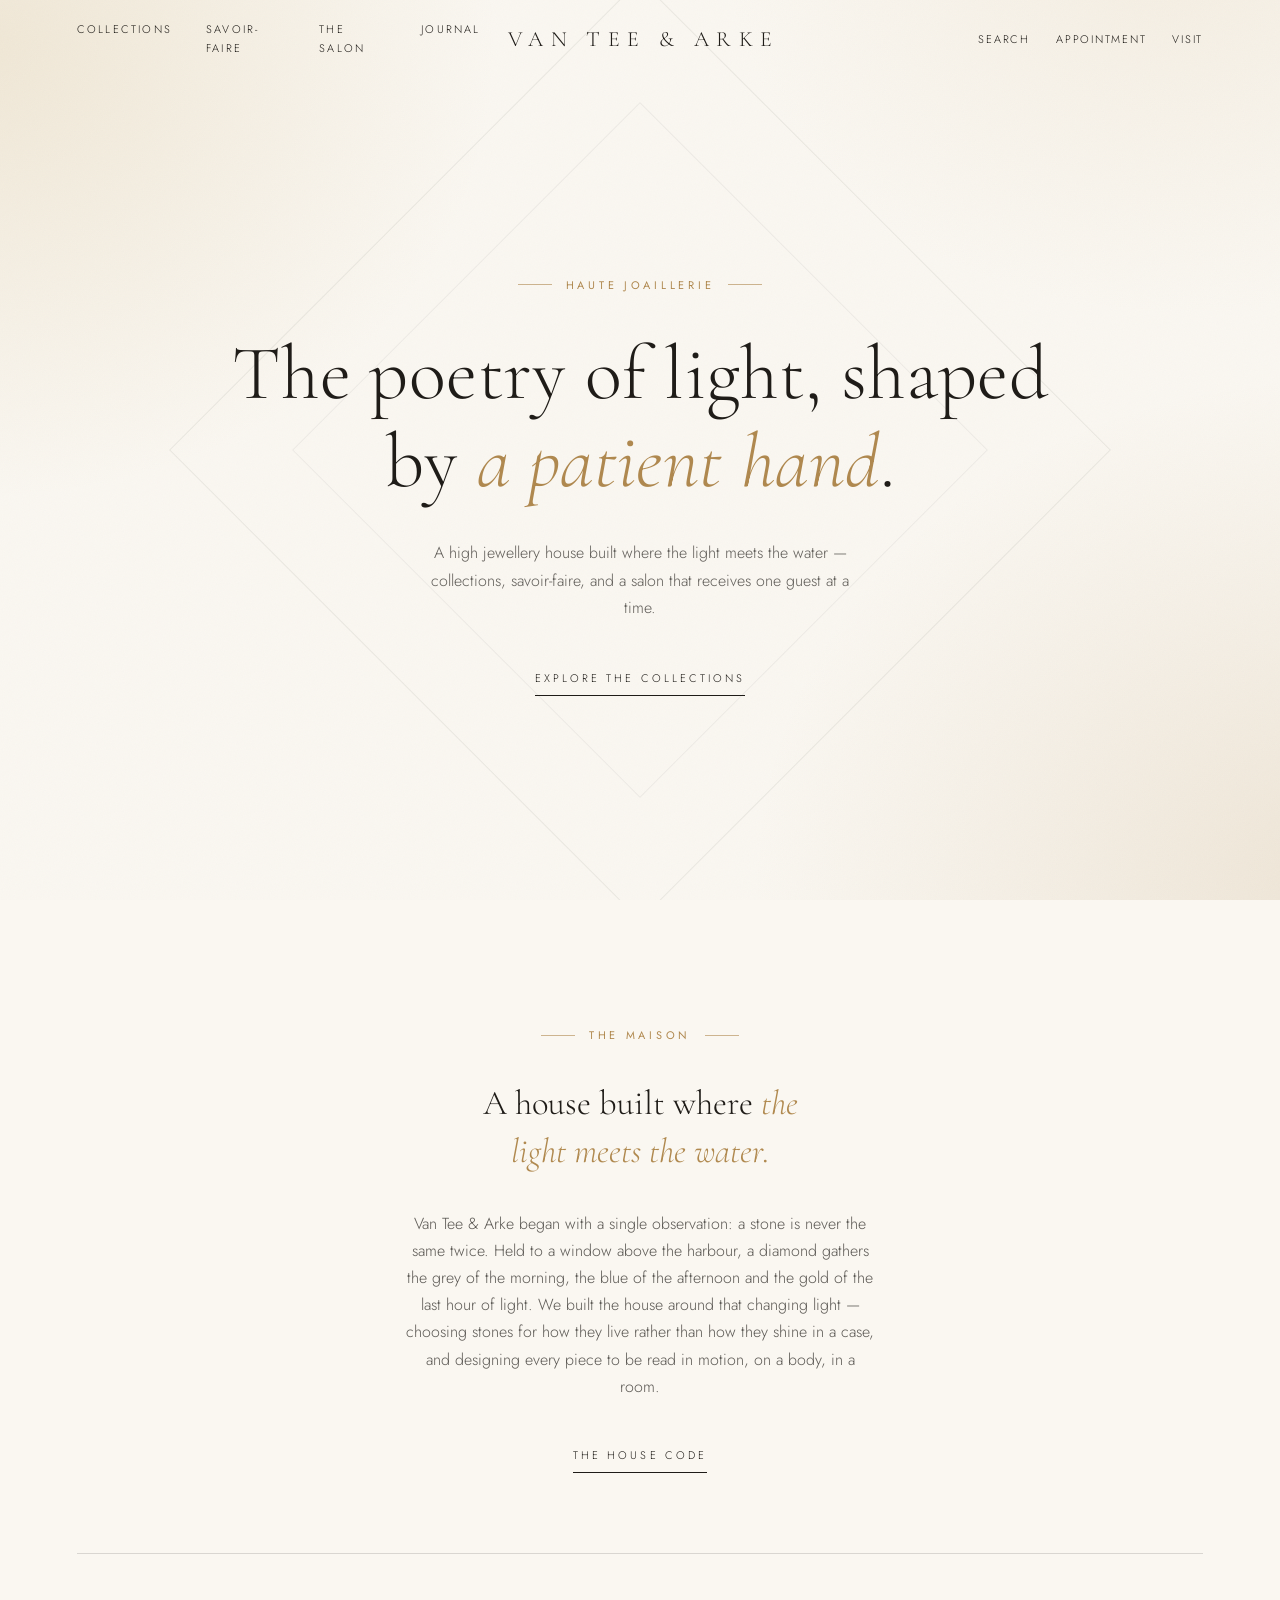
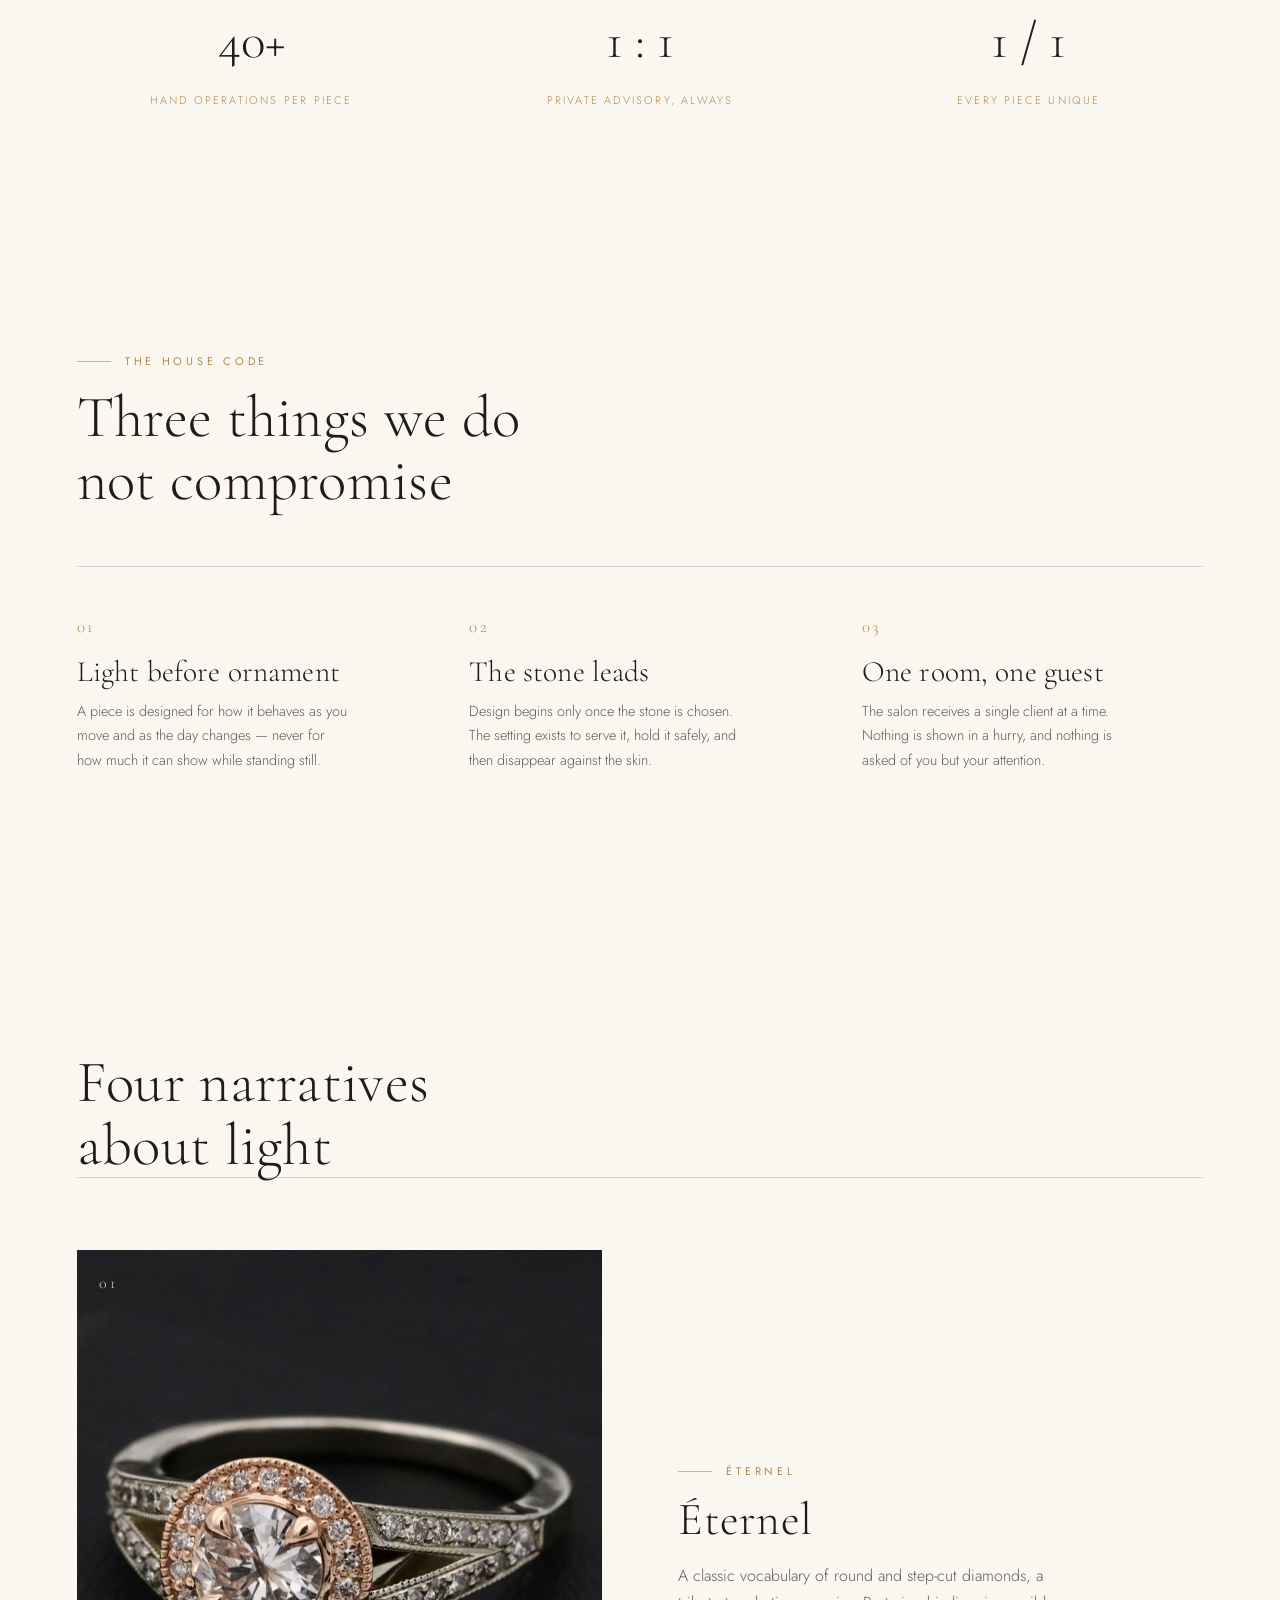
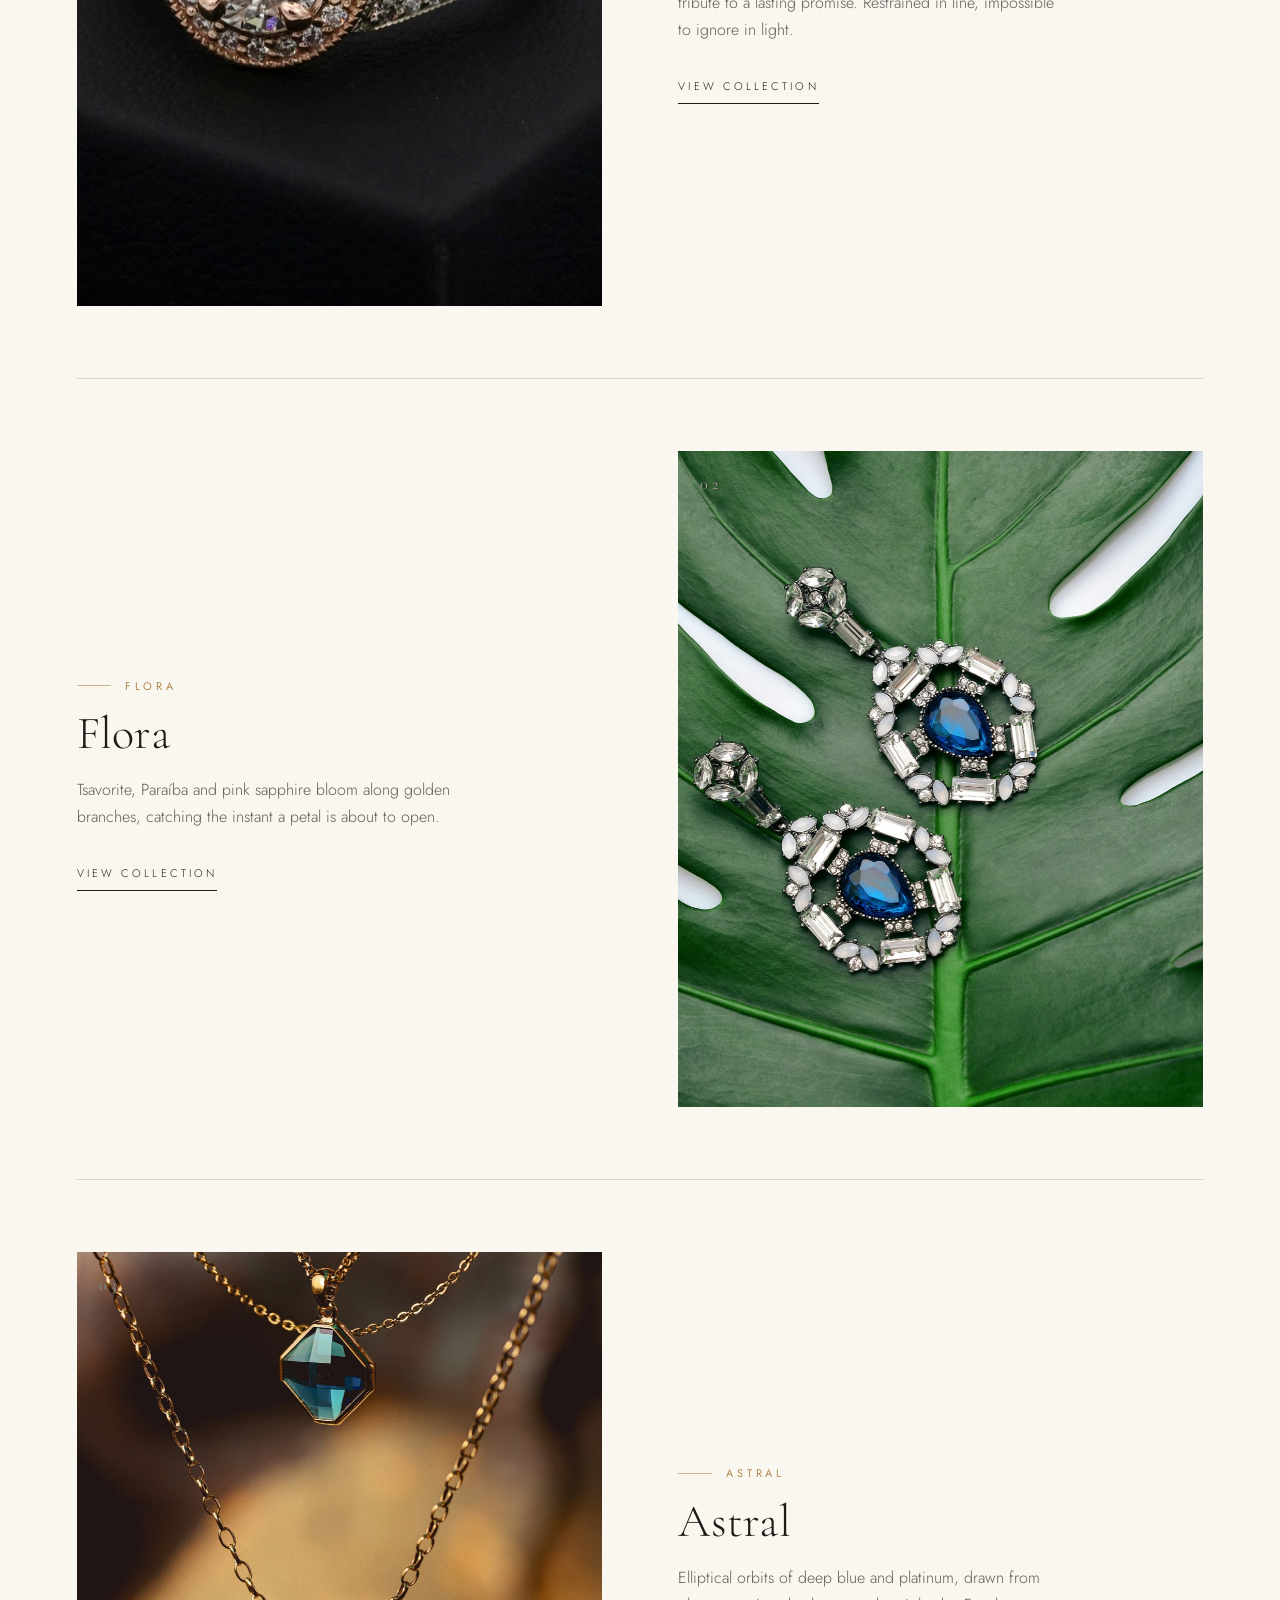
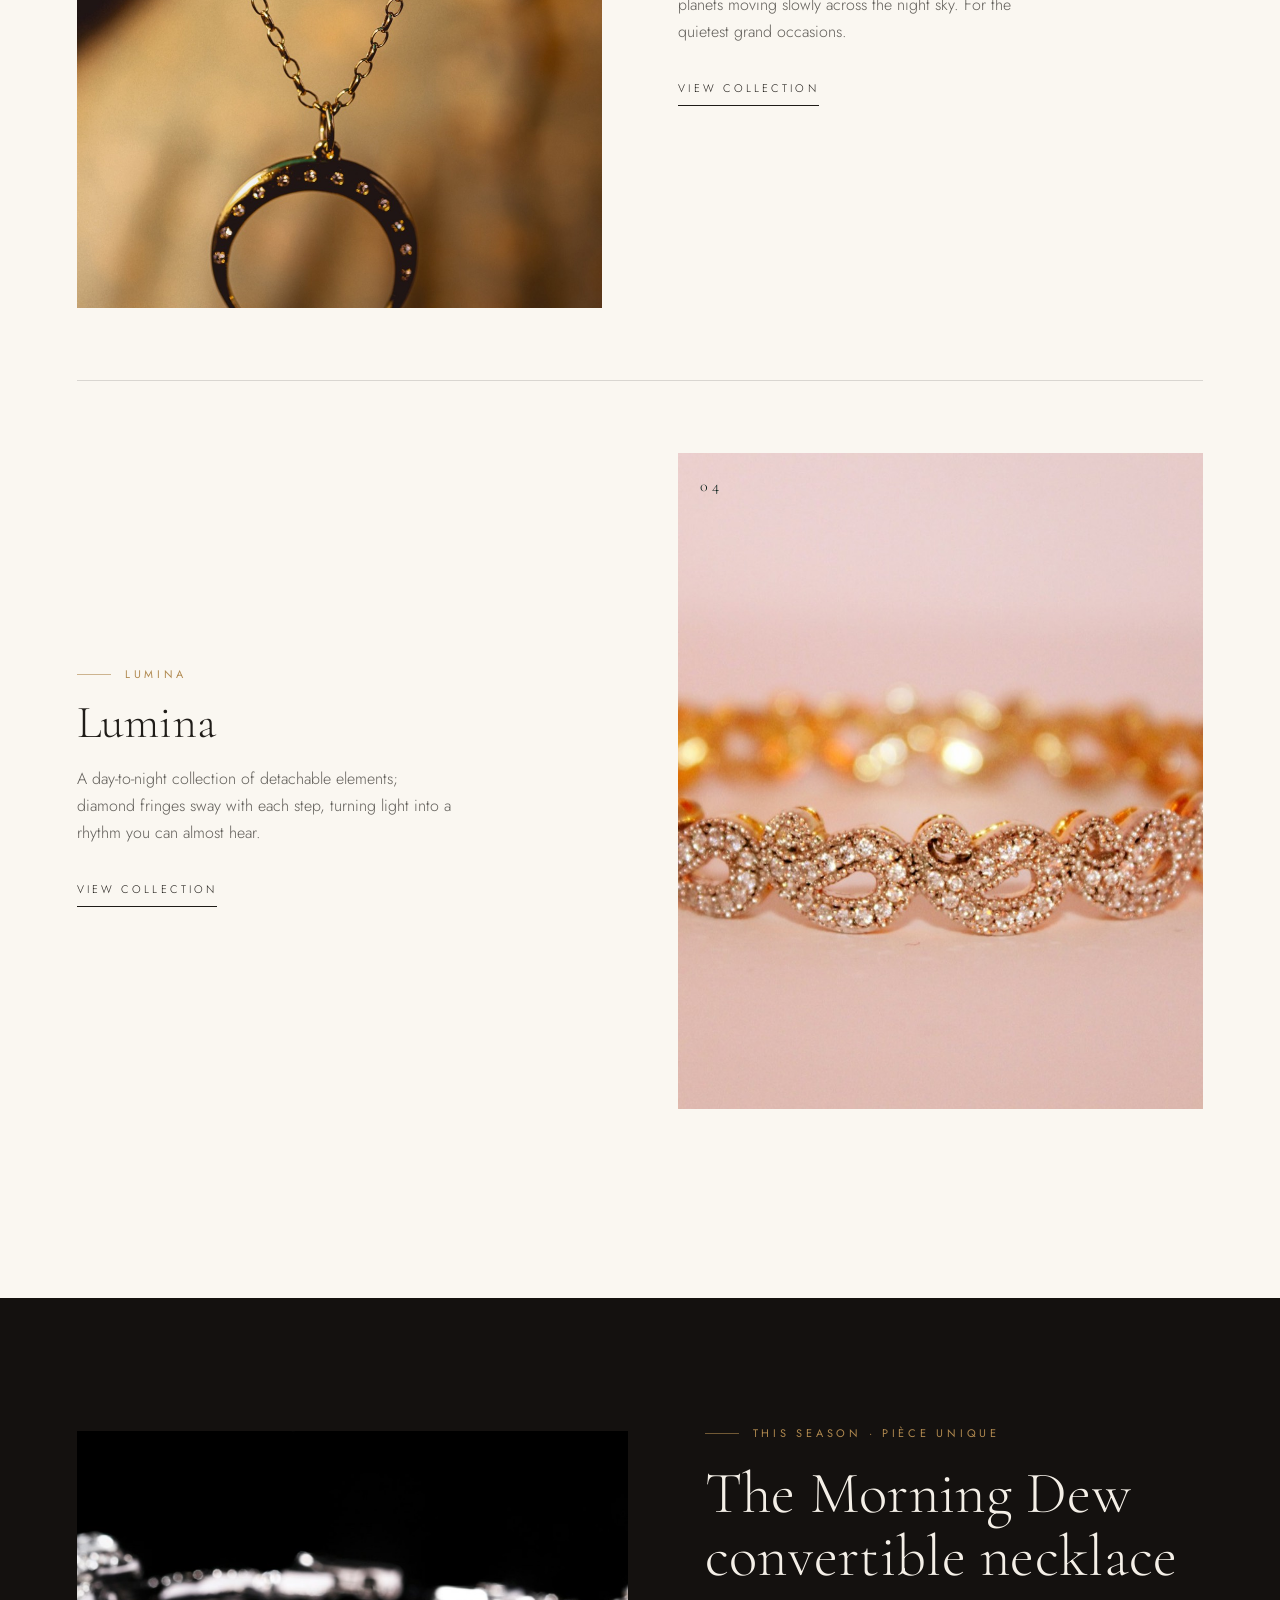
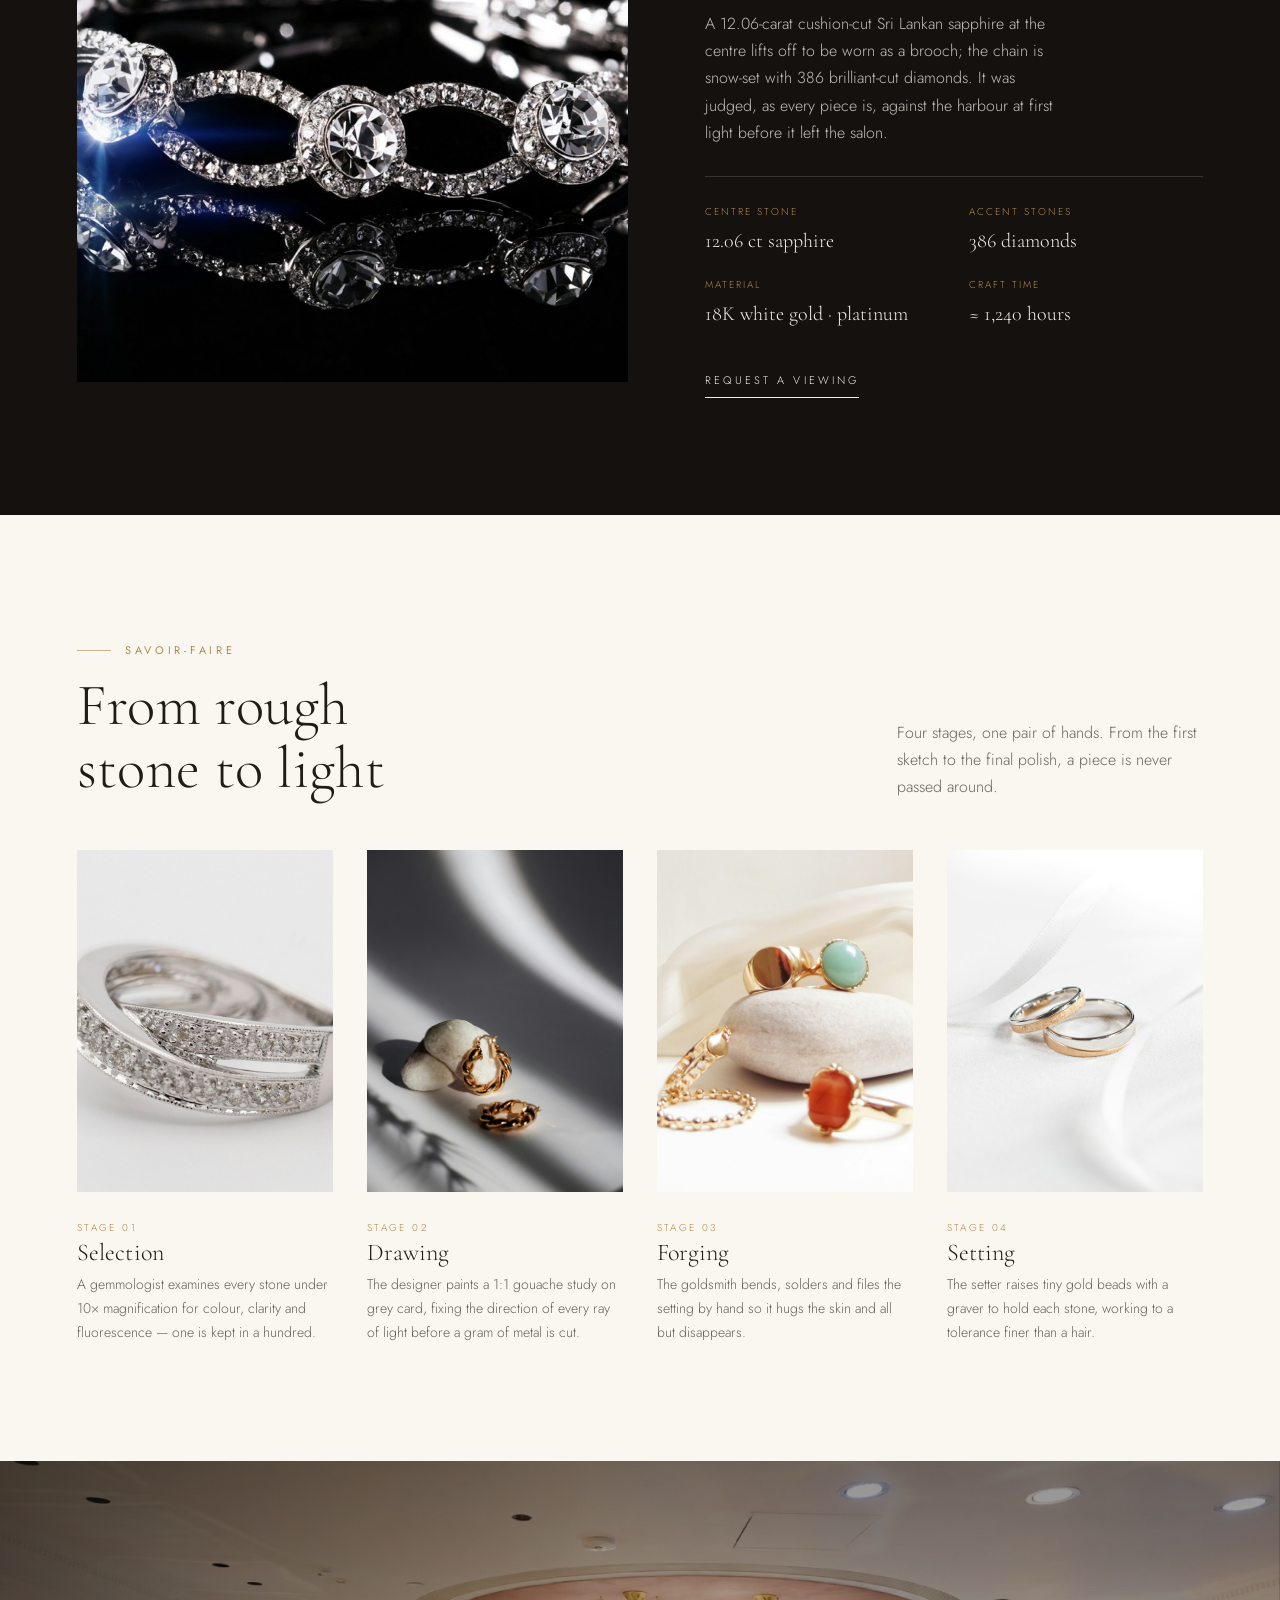
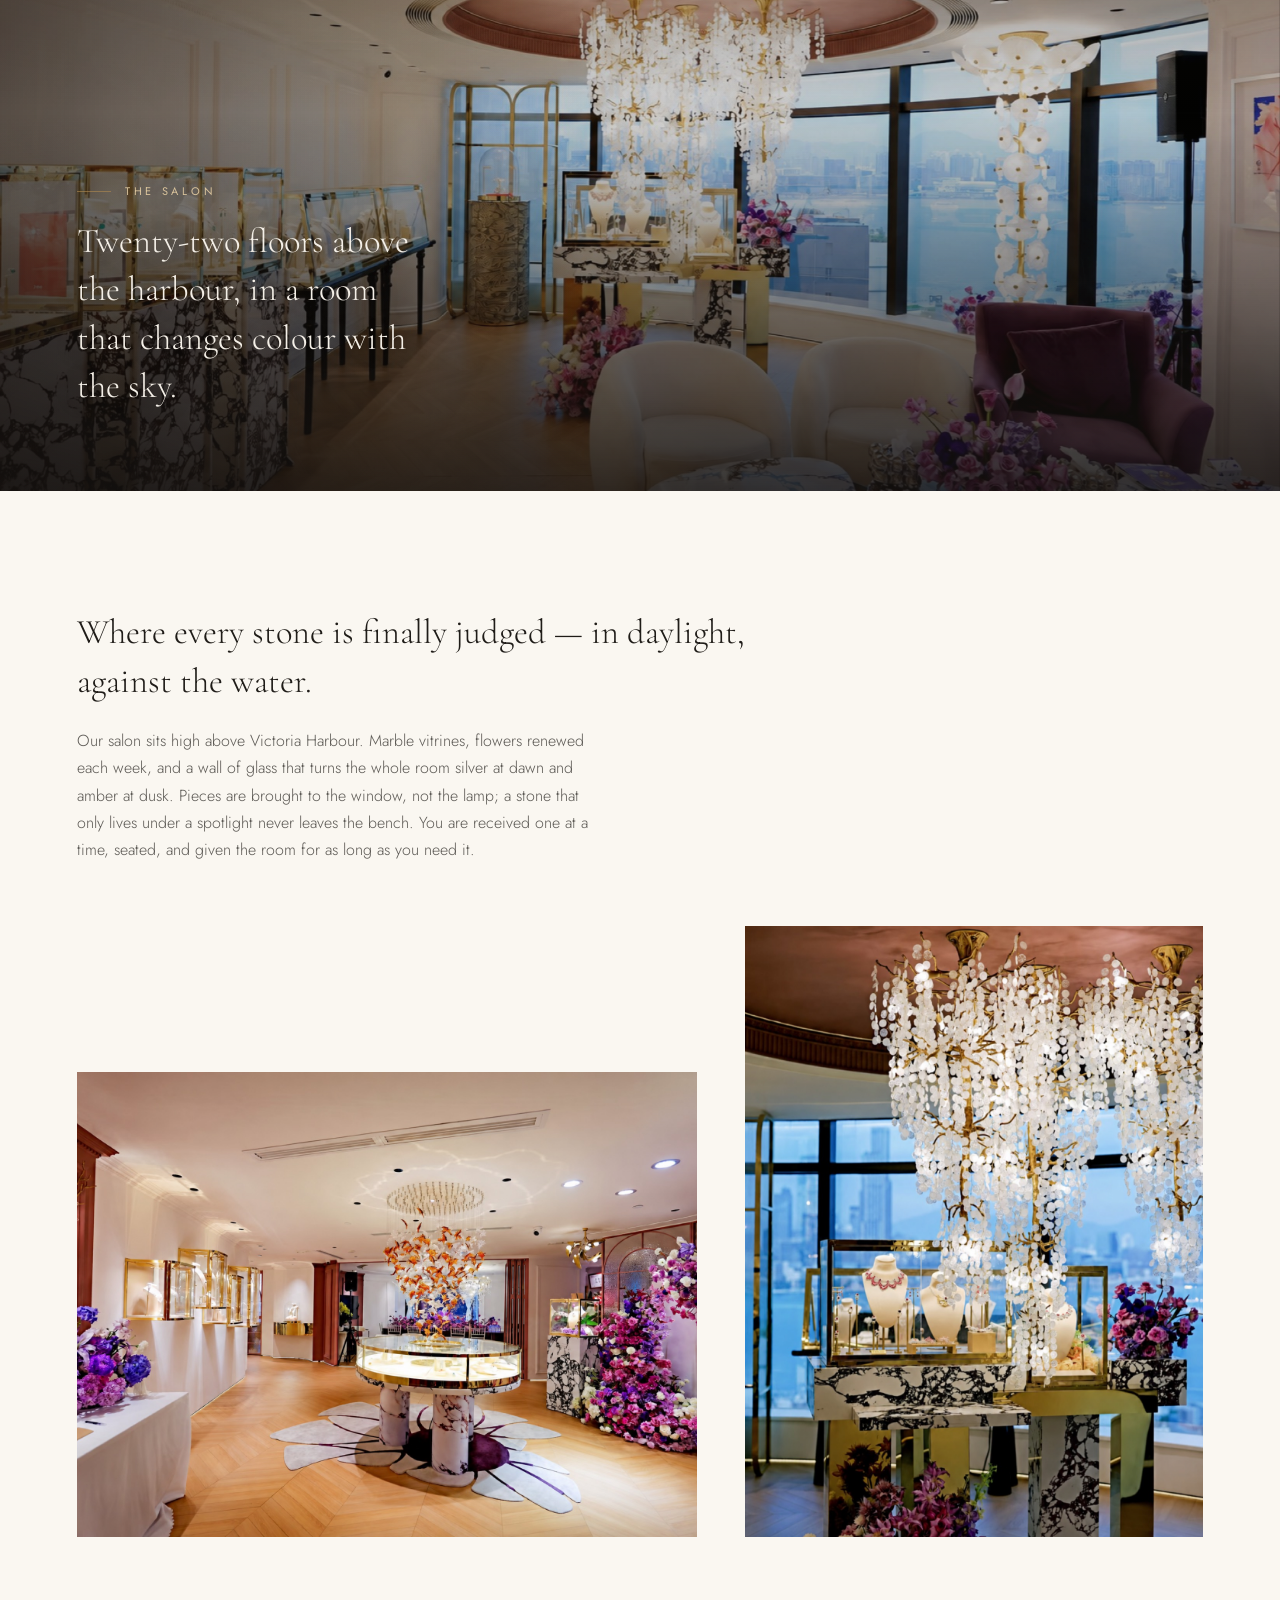
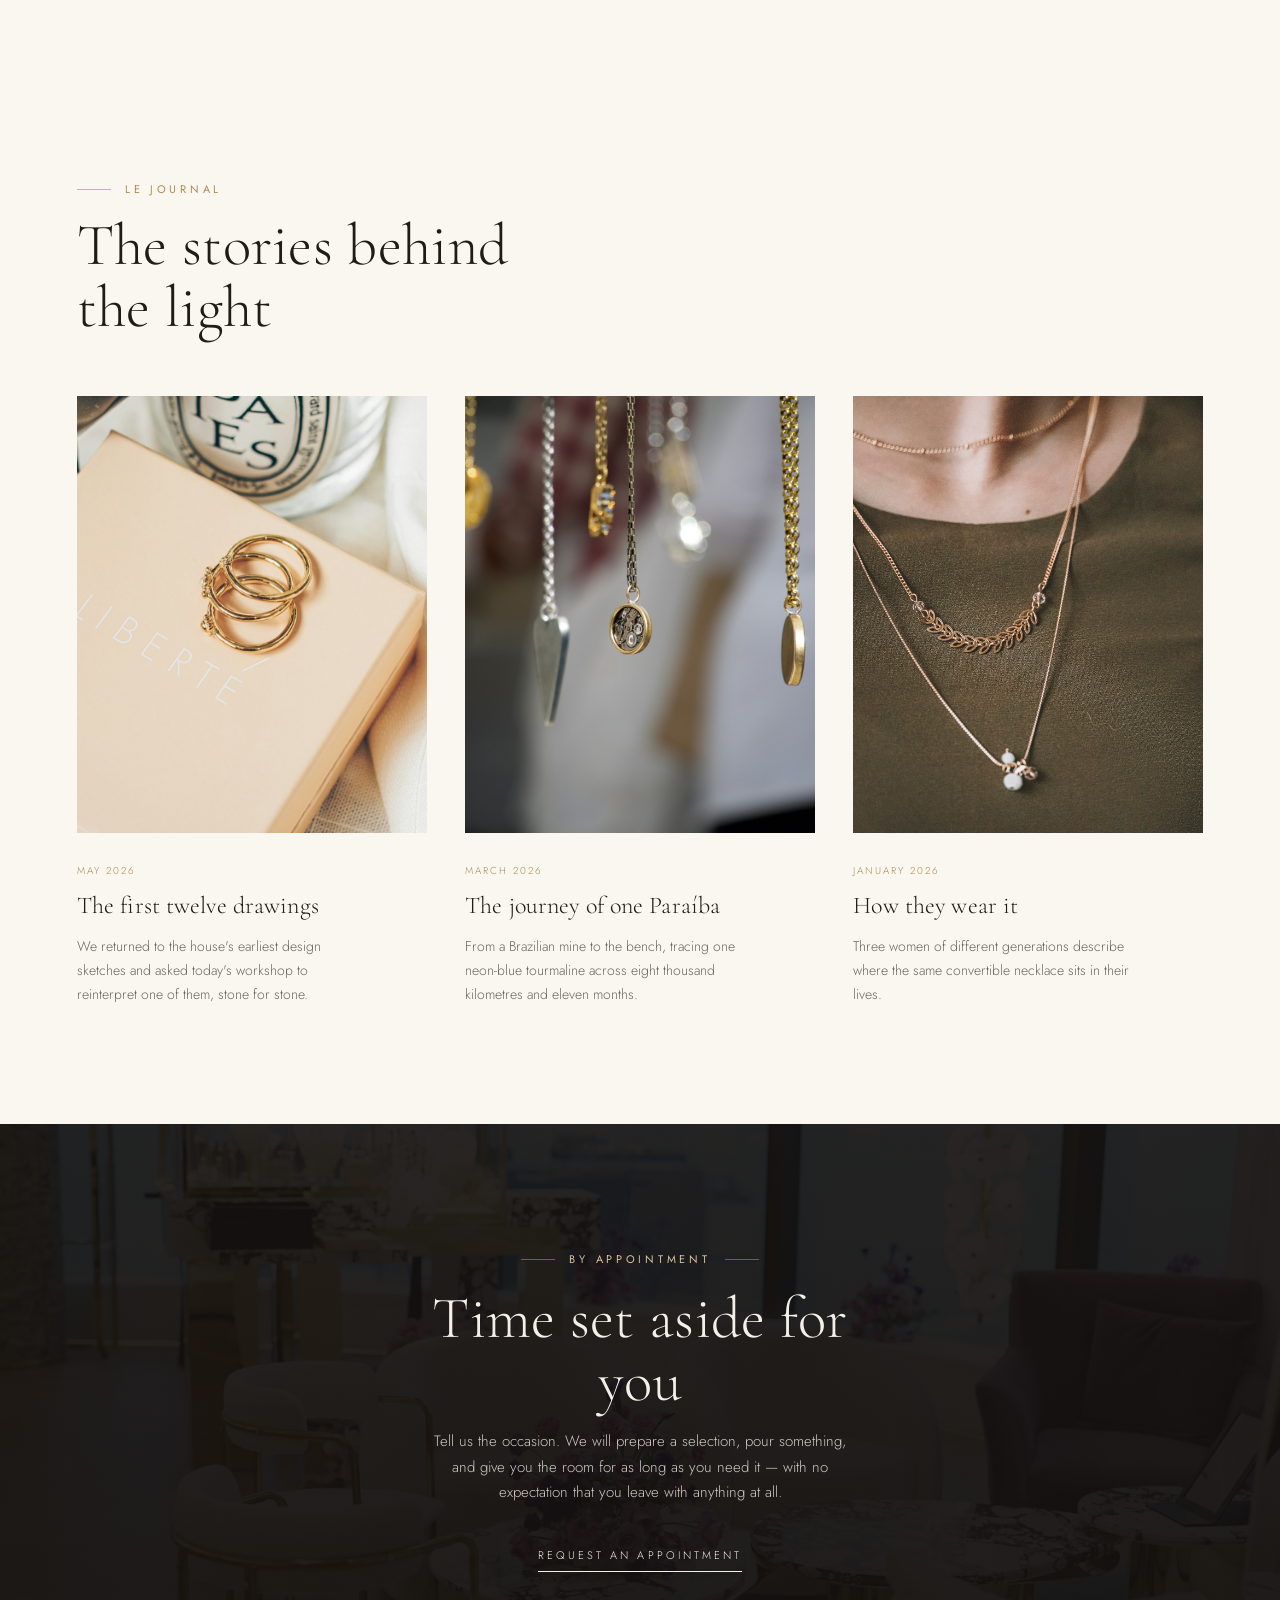
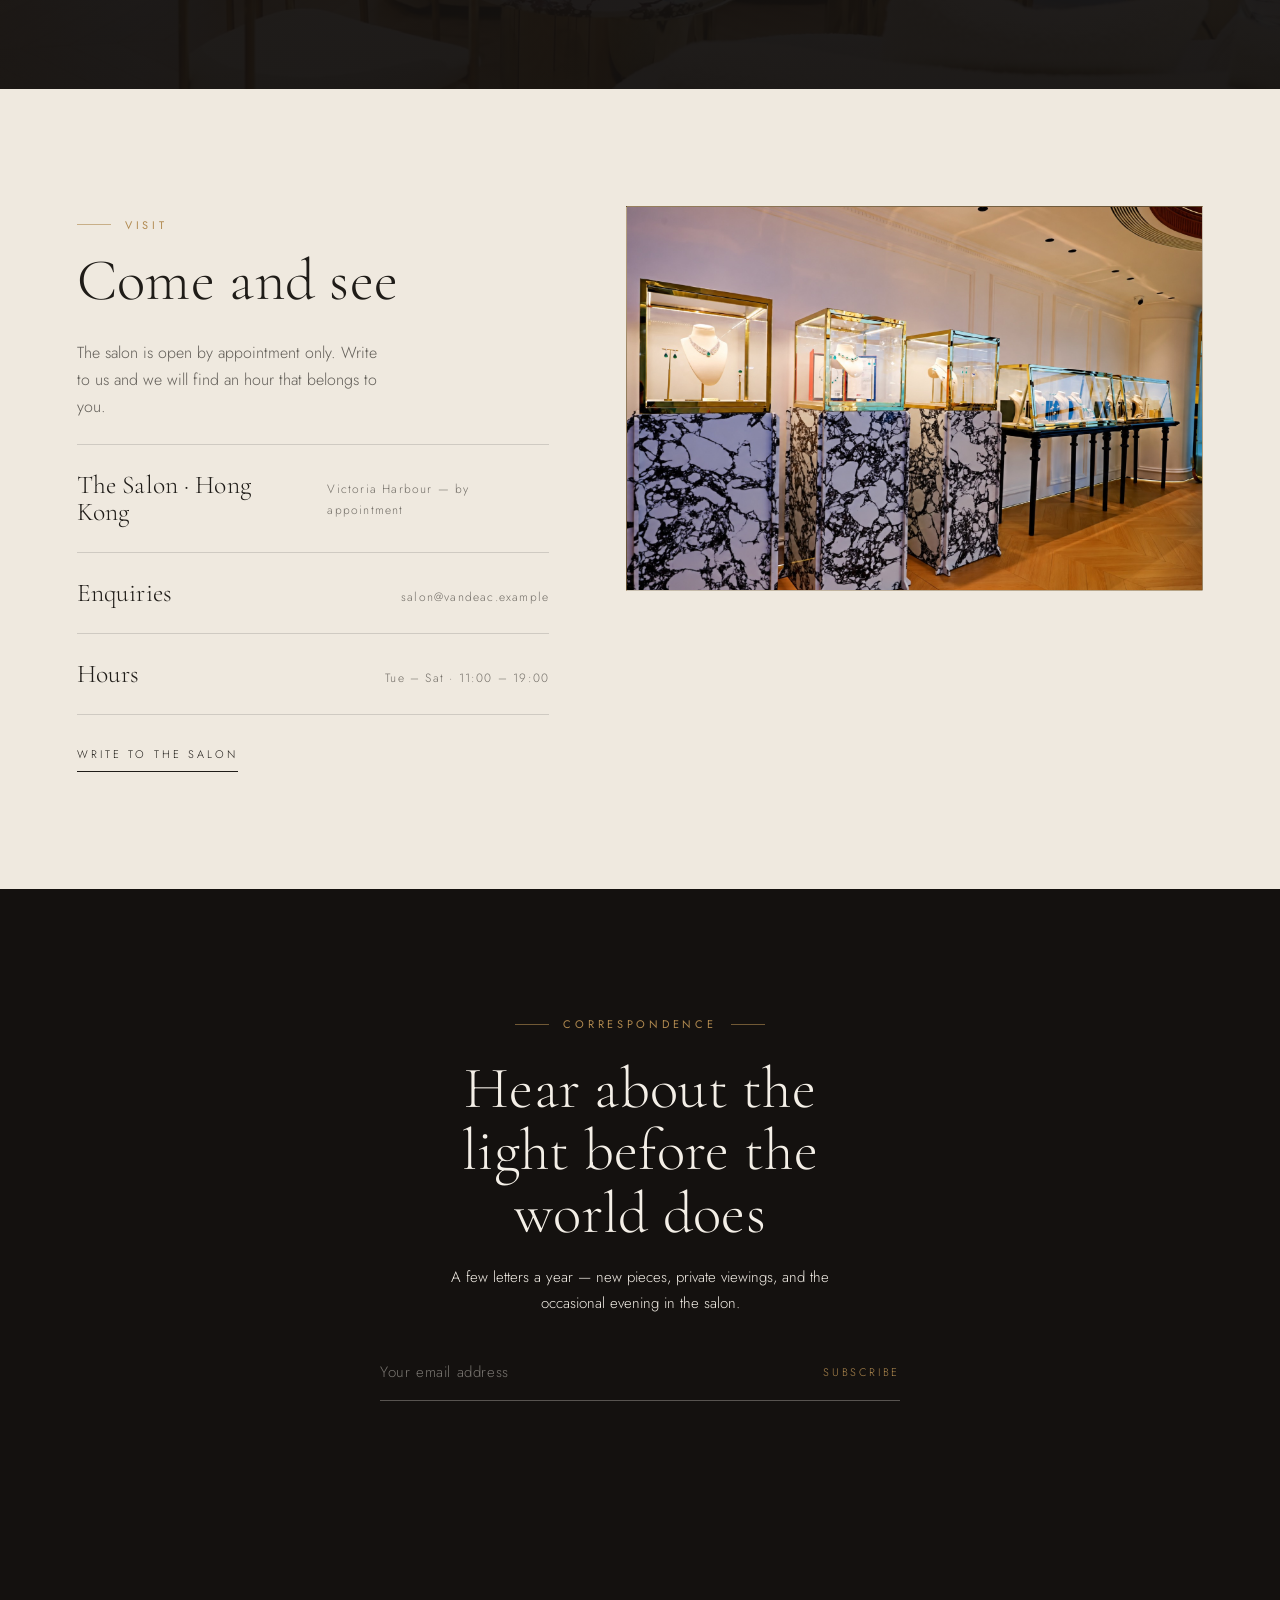
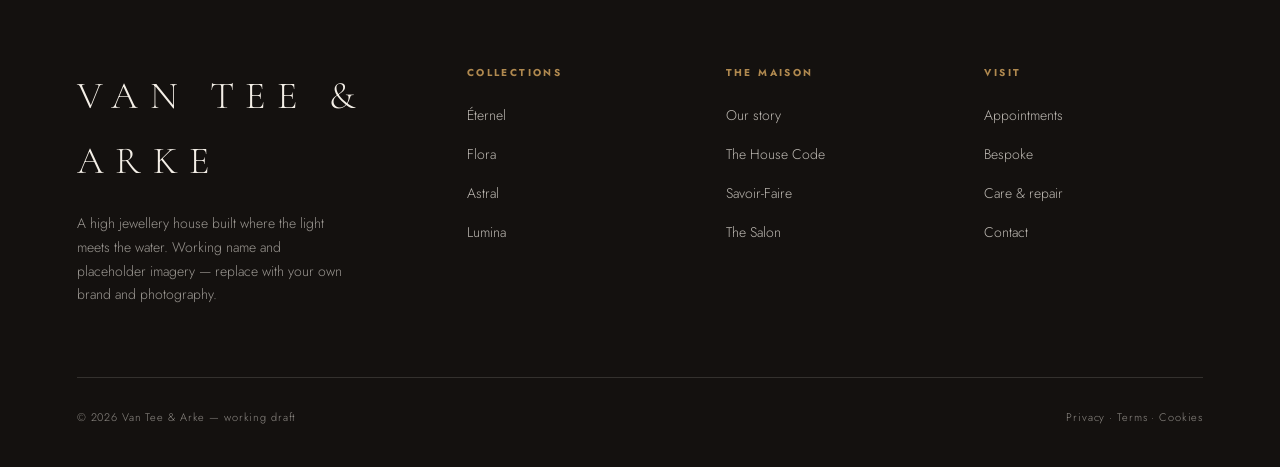
==== commit 418f7b86: "Add narrative sections, venue photos, and Netlify Forms newsletter - Wire newsletter form to Netlify" ====
--- a/index.html
+++ b/index.html
@@ -337,10 +337,13 @@
       <span class="eyebrow eyebrow--center reveal">Correspondence</span>
       <h2 class="h-section reveal" data-d="1">Hear about the light before the world does</h2>
       <p class="reveal" data-d="2">A few letters a year — new pieces, private viewings, and the occasional evening in the salon.</p>
-      <form class="nl-form reveal" data-d="2">
-        <input type="email" required placeholder="Your email address" aria-label="Email address" />
+      <form class="nl-form reveal" data-d="2" name="newsletter" method="POST" data-netlify="true" netlify-honeypot="bot-field">
+        <input type="hidden" name="form-name" value="newsletter" />
+        <p class="nl-hp"><label>Leave this field empty: <input name="bot-field" tabindex="-1" autocomplete="off" /></label></p>
+        <input type="email" name="email" required placeholder="Your email address" aria-label="Email address" />
         <button type="submit">Subscribe</button>
       </form>
+      <p class="nl-status" role="status" aria-live="polite"></p>
     </div>
   </section>
 
--- a/assets/css/style.css
+++ b/assets/css/style.css
@@ -280,7 +280,11 @@
 .nl-form input{flex:1;background:none;border:0;color:var(--cream);font:inherit;font-size:15px;letter-spacing:.04em}
 .nl-form input::placeholder{color:rgba(244,239,231,.45)}
 .nl-form input:focus{outline:none}
-.nl-form button{font-size:11px;letter-spacing:.24em;text-transform:uppercase;color:var(--gold);white-space:nowrap}
+.nl-form button{font-size:11px;letter-spacing:.24em;text-transform:uppercase;color:var(--gold);white-space:nowrap;transition:opacity .3s}
+.nl-form button[disabled]{opacity:.5;cursor:default}
+.nl-hp{position:absolute;left:-9999px;width:1px;height:1px;overflow:hidden}
+.nl-status{max-width:520px;margin:14px auto 0;font-size:12.5px;letter-spacing:.03em;color:rgba(244,239,231,.7);min-height:1.4em}
+.nl-status.is-error{color:#e3a37e}
 
 /* ---------- Footer ---------- */
 .footer{background:var(--noir);color:var(--cream);padding-top:clamp(60px,9vh,120px)}
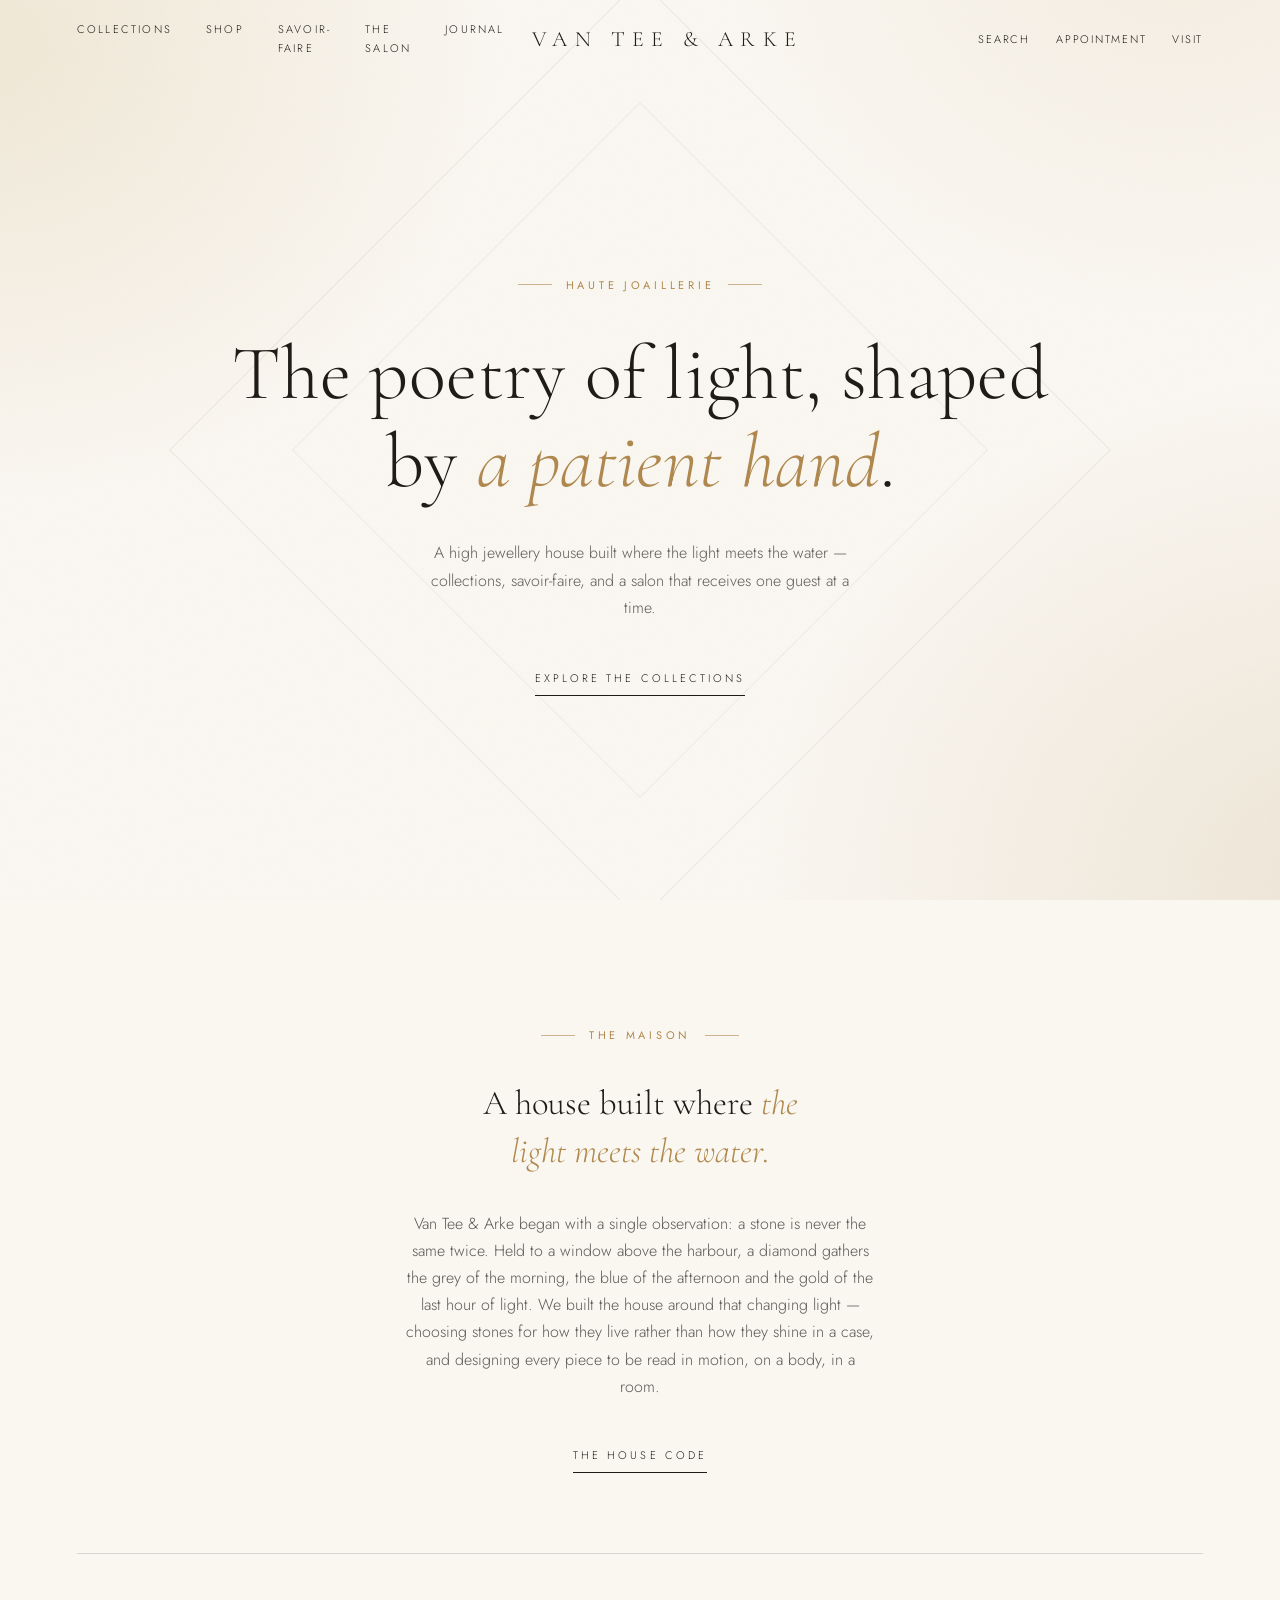
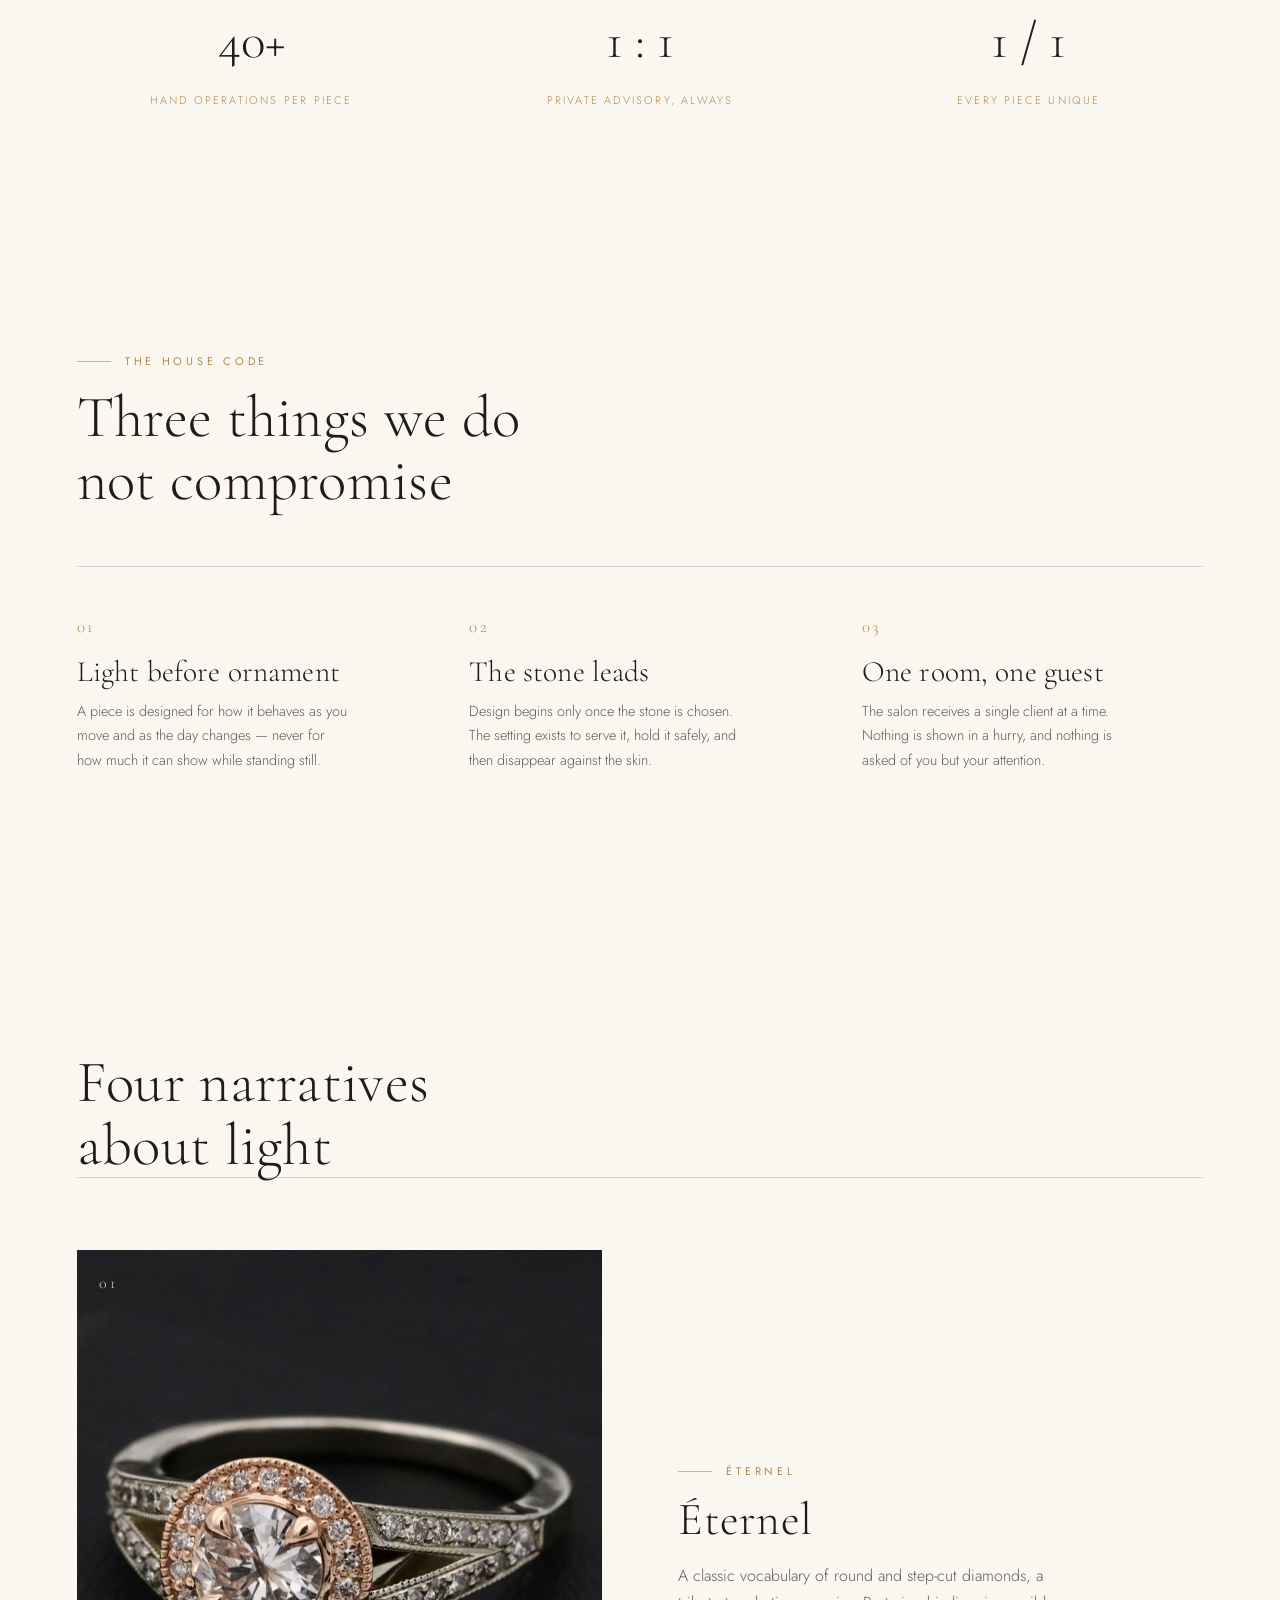
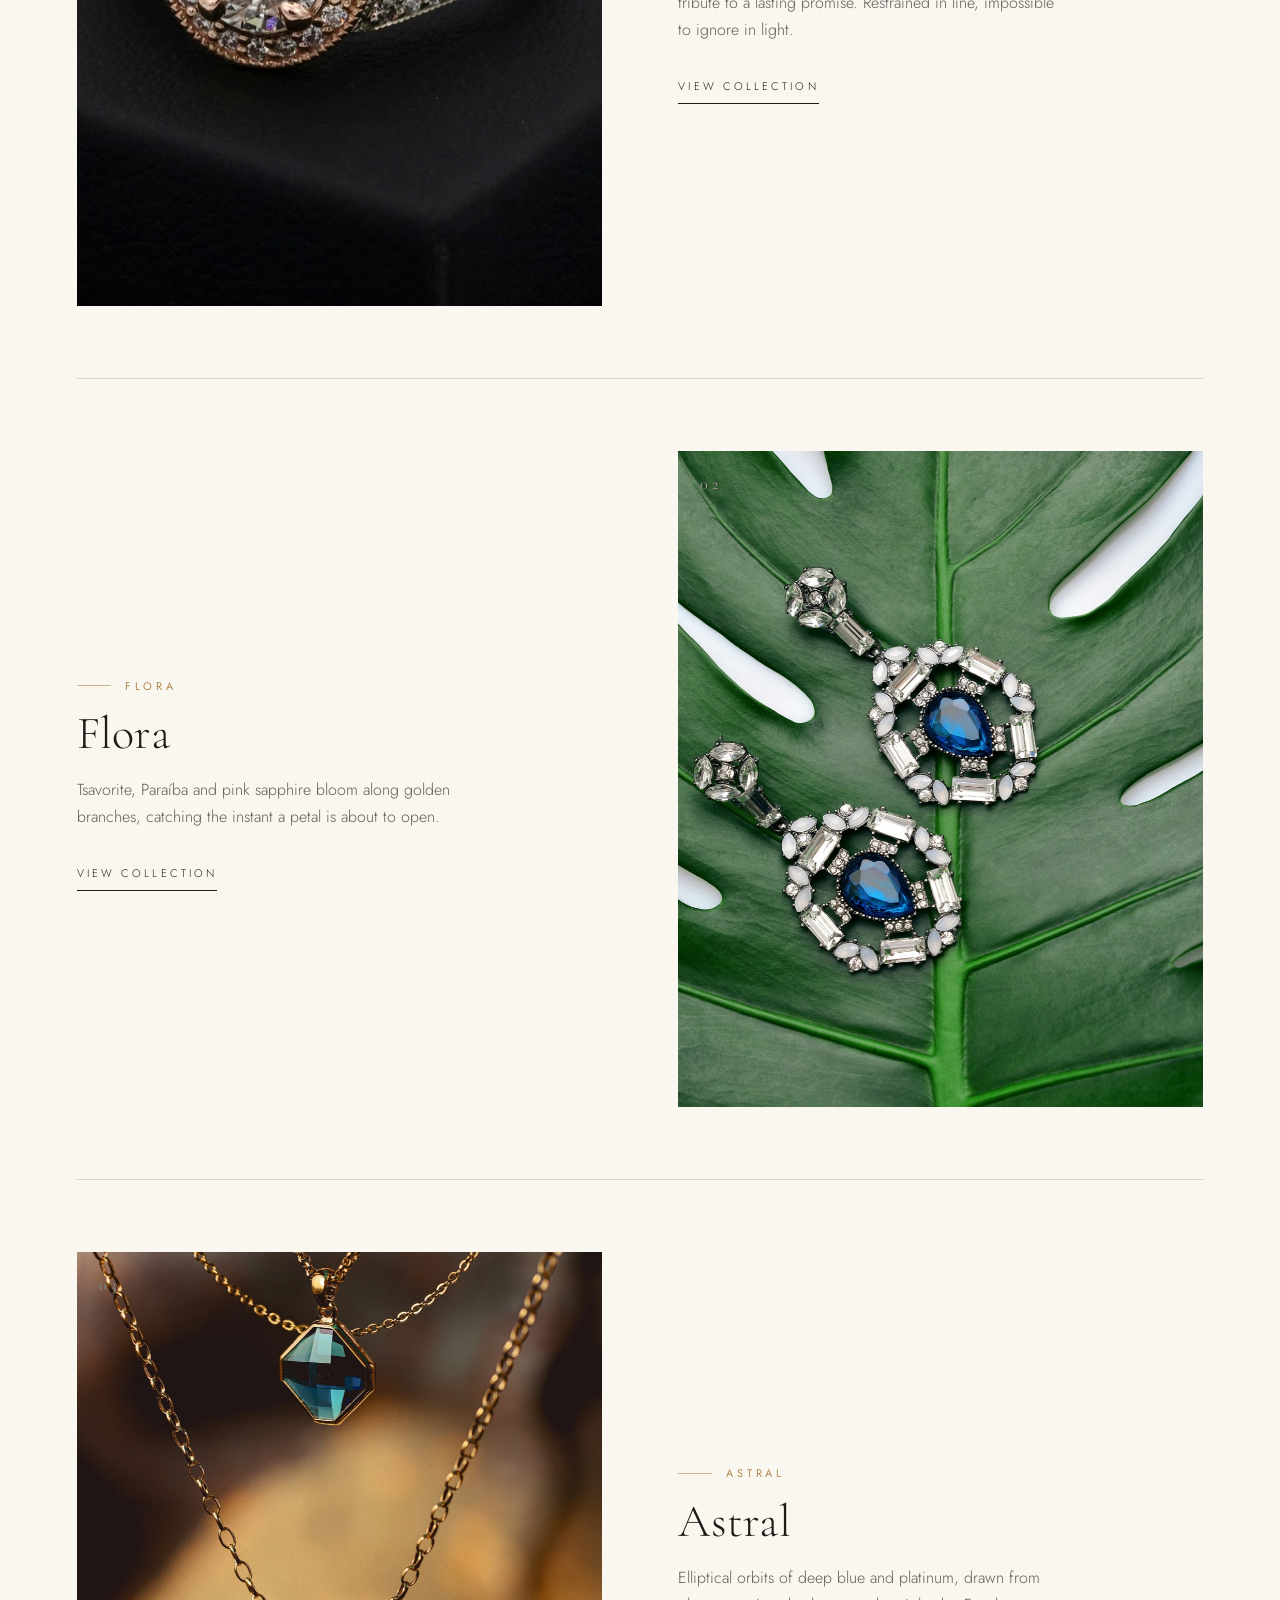
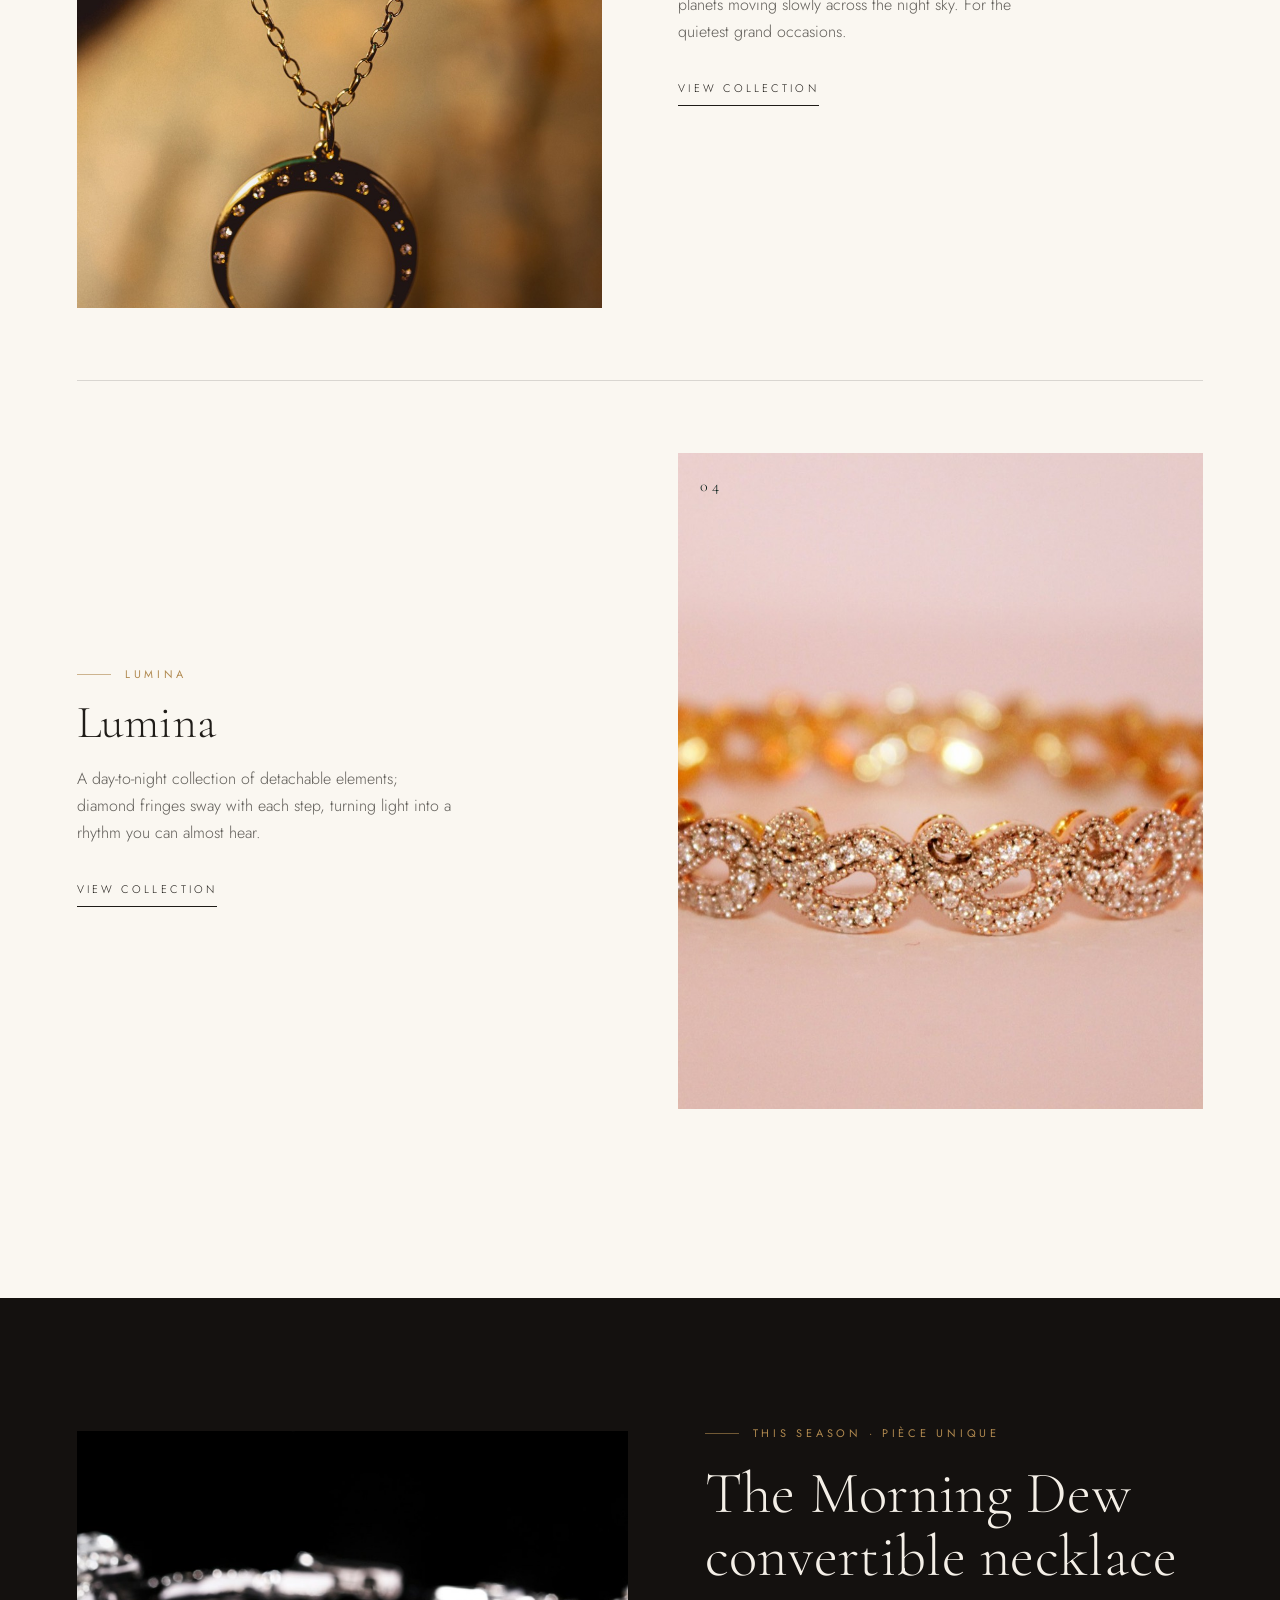
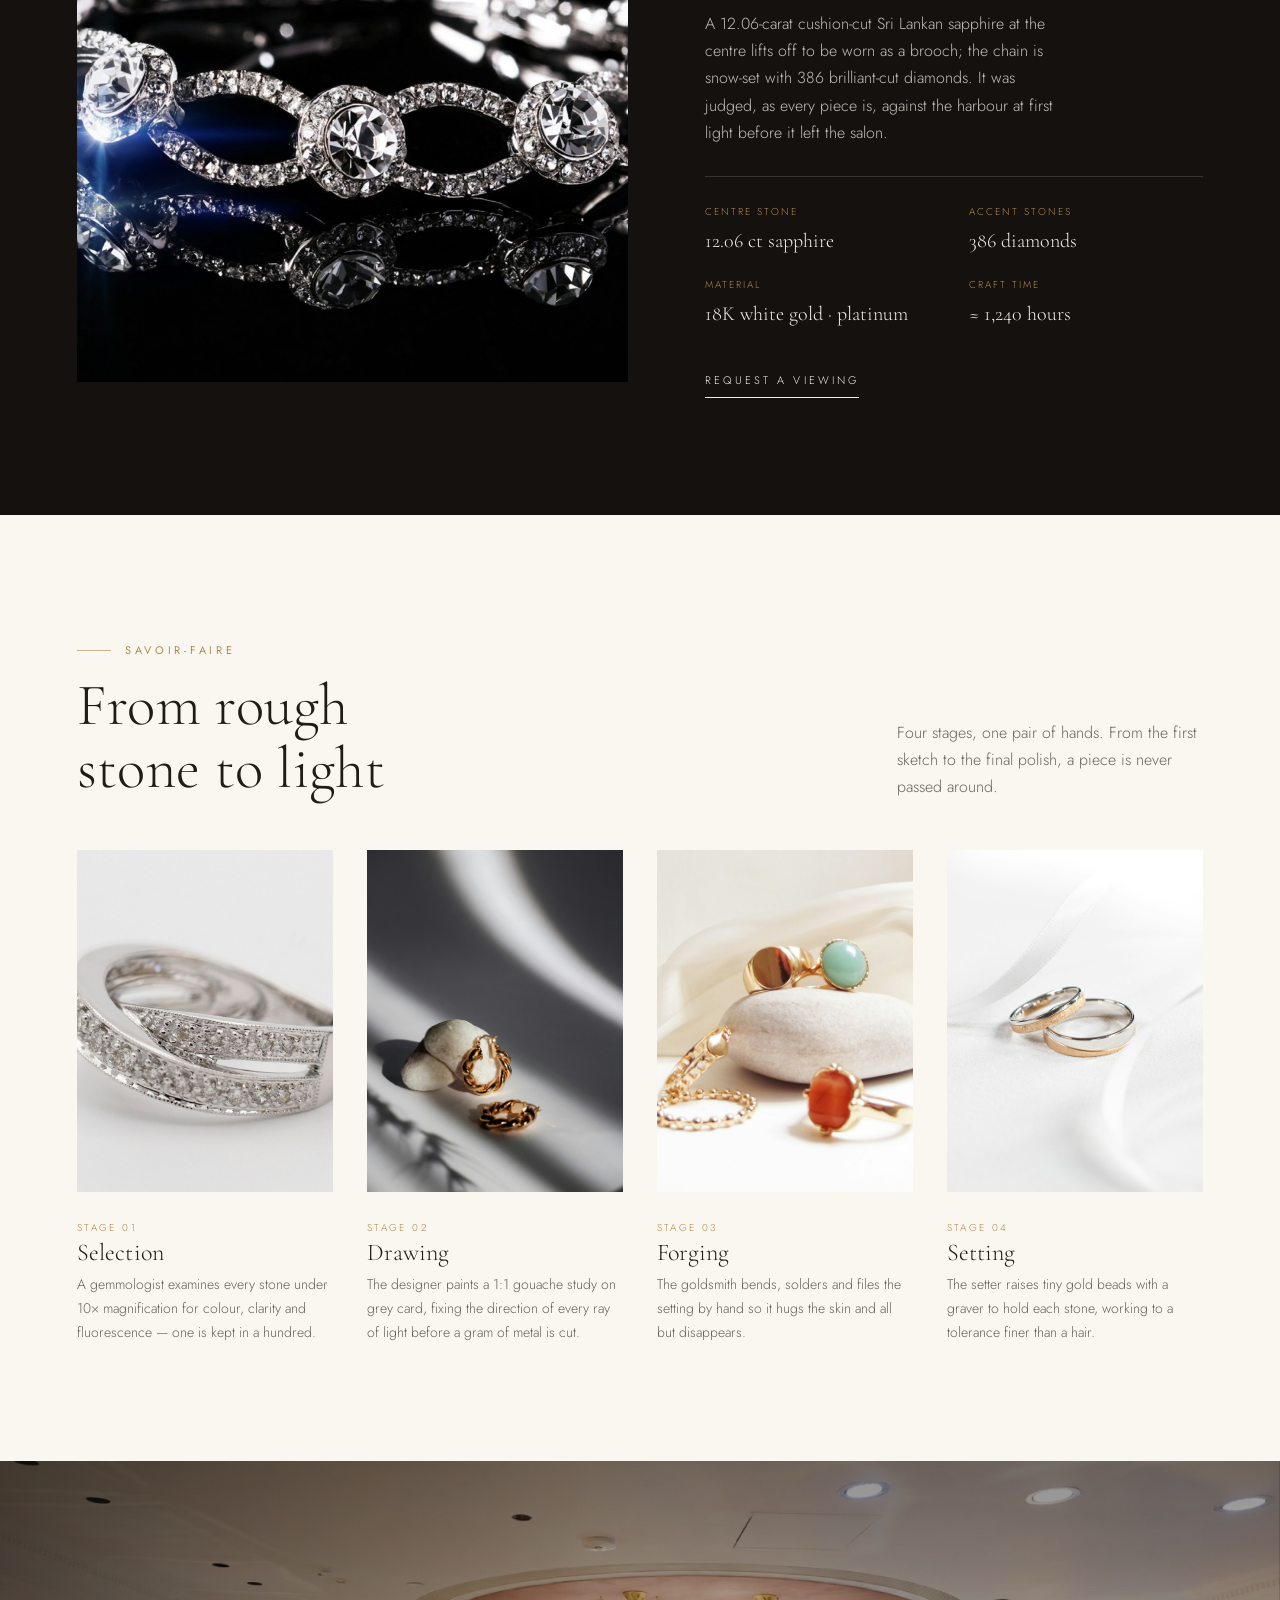
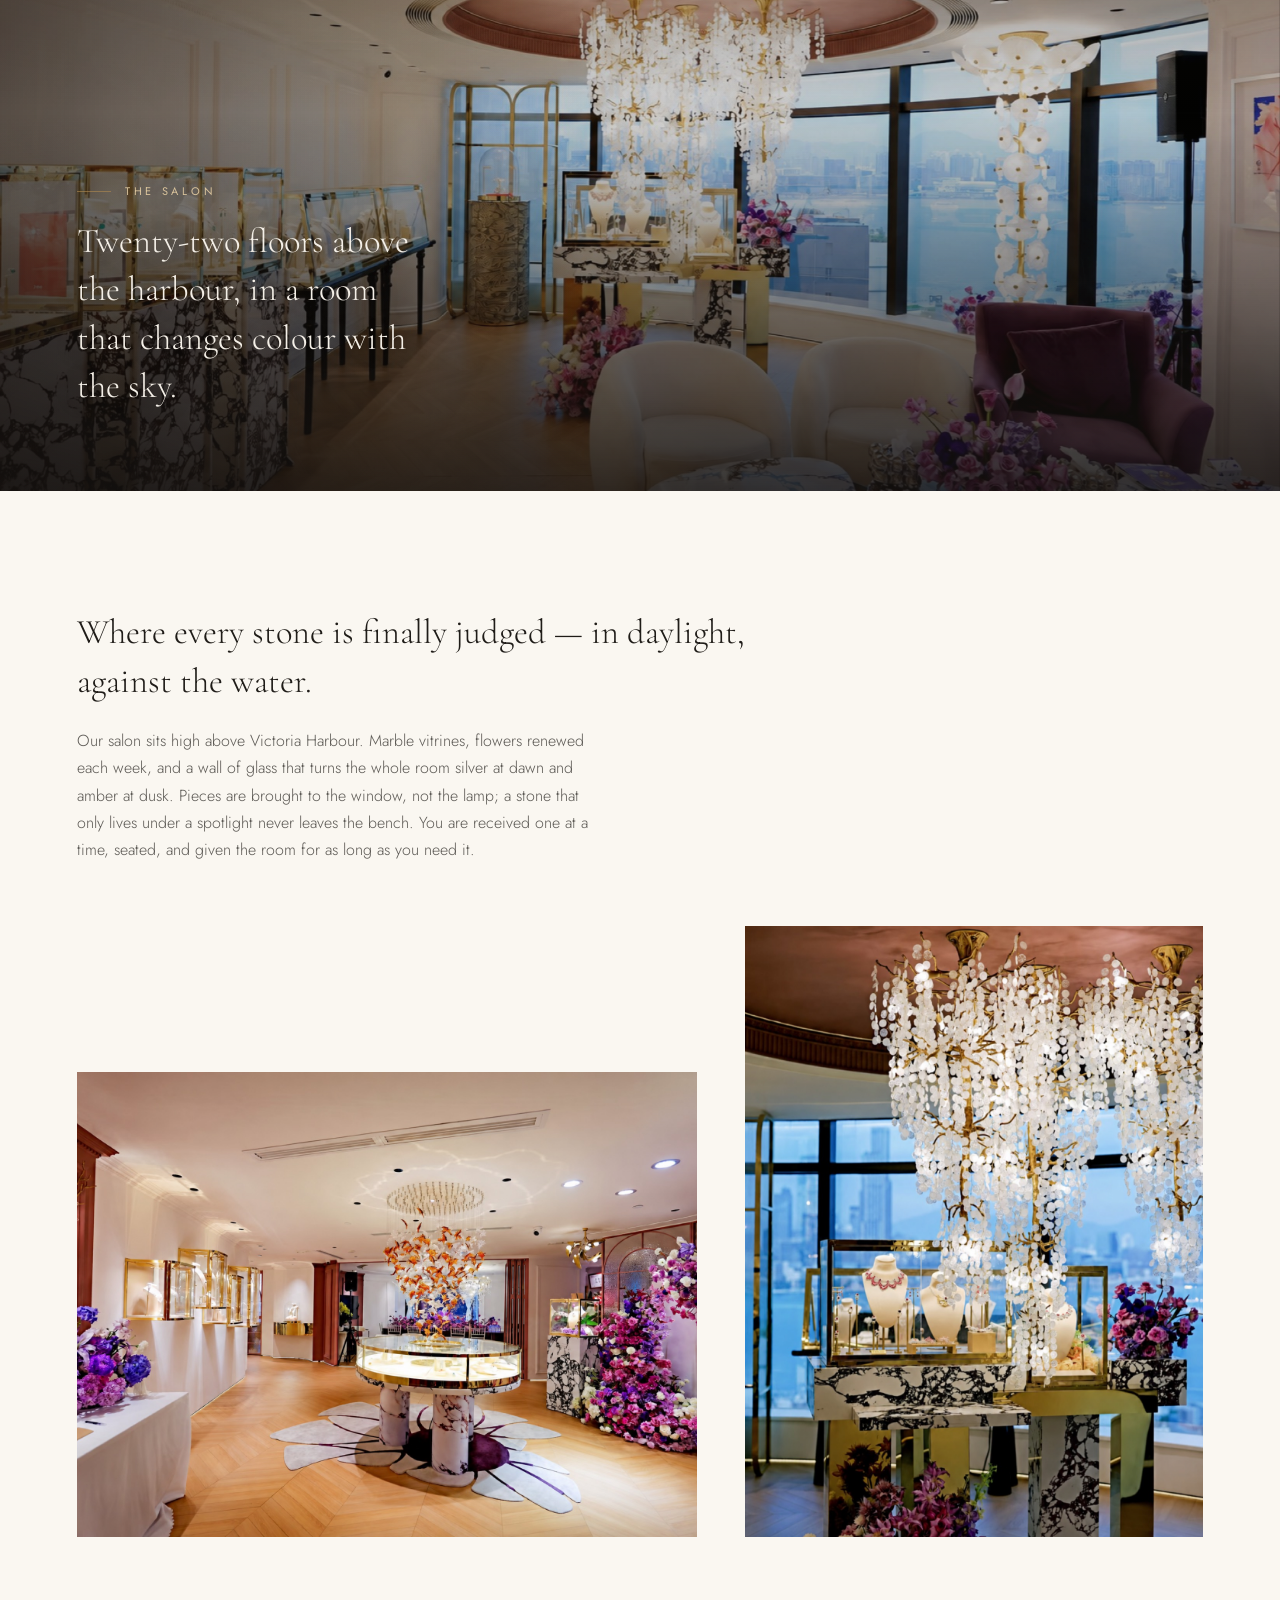
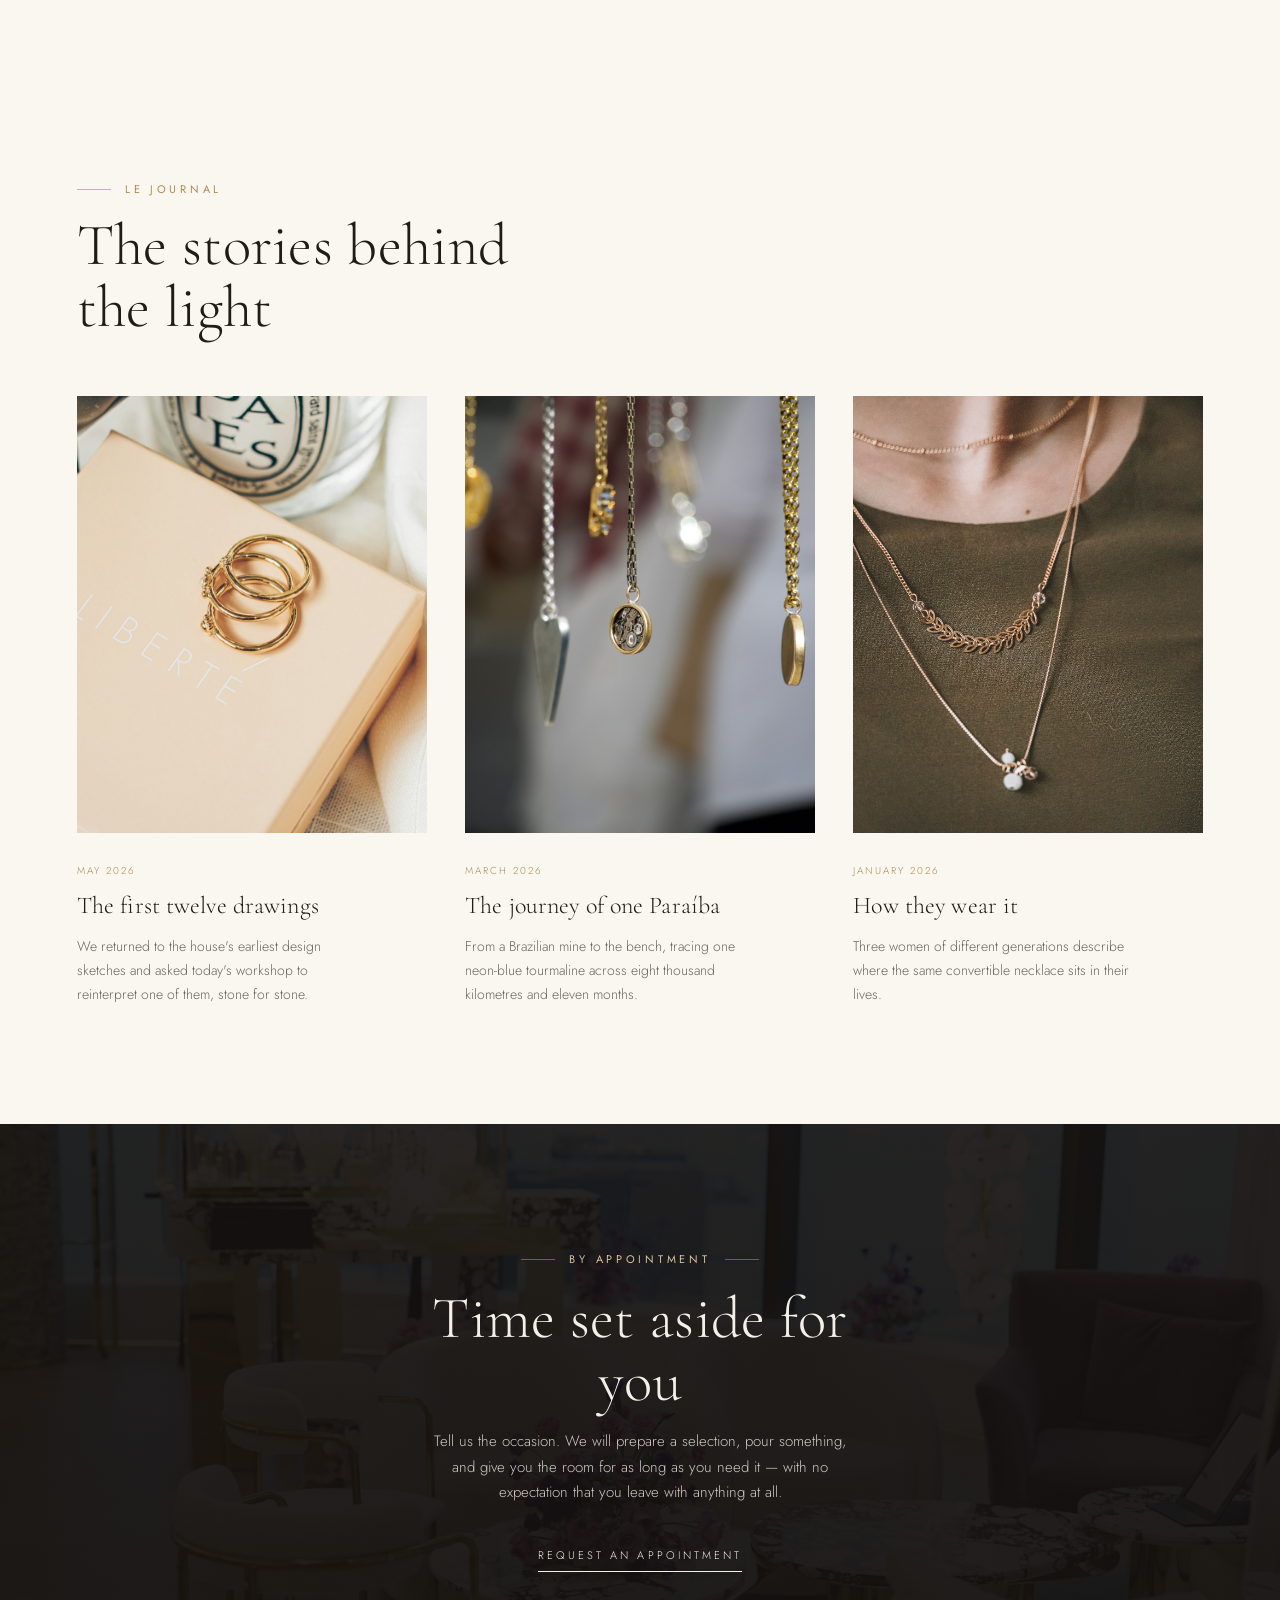
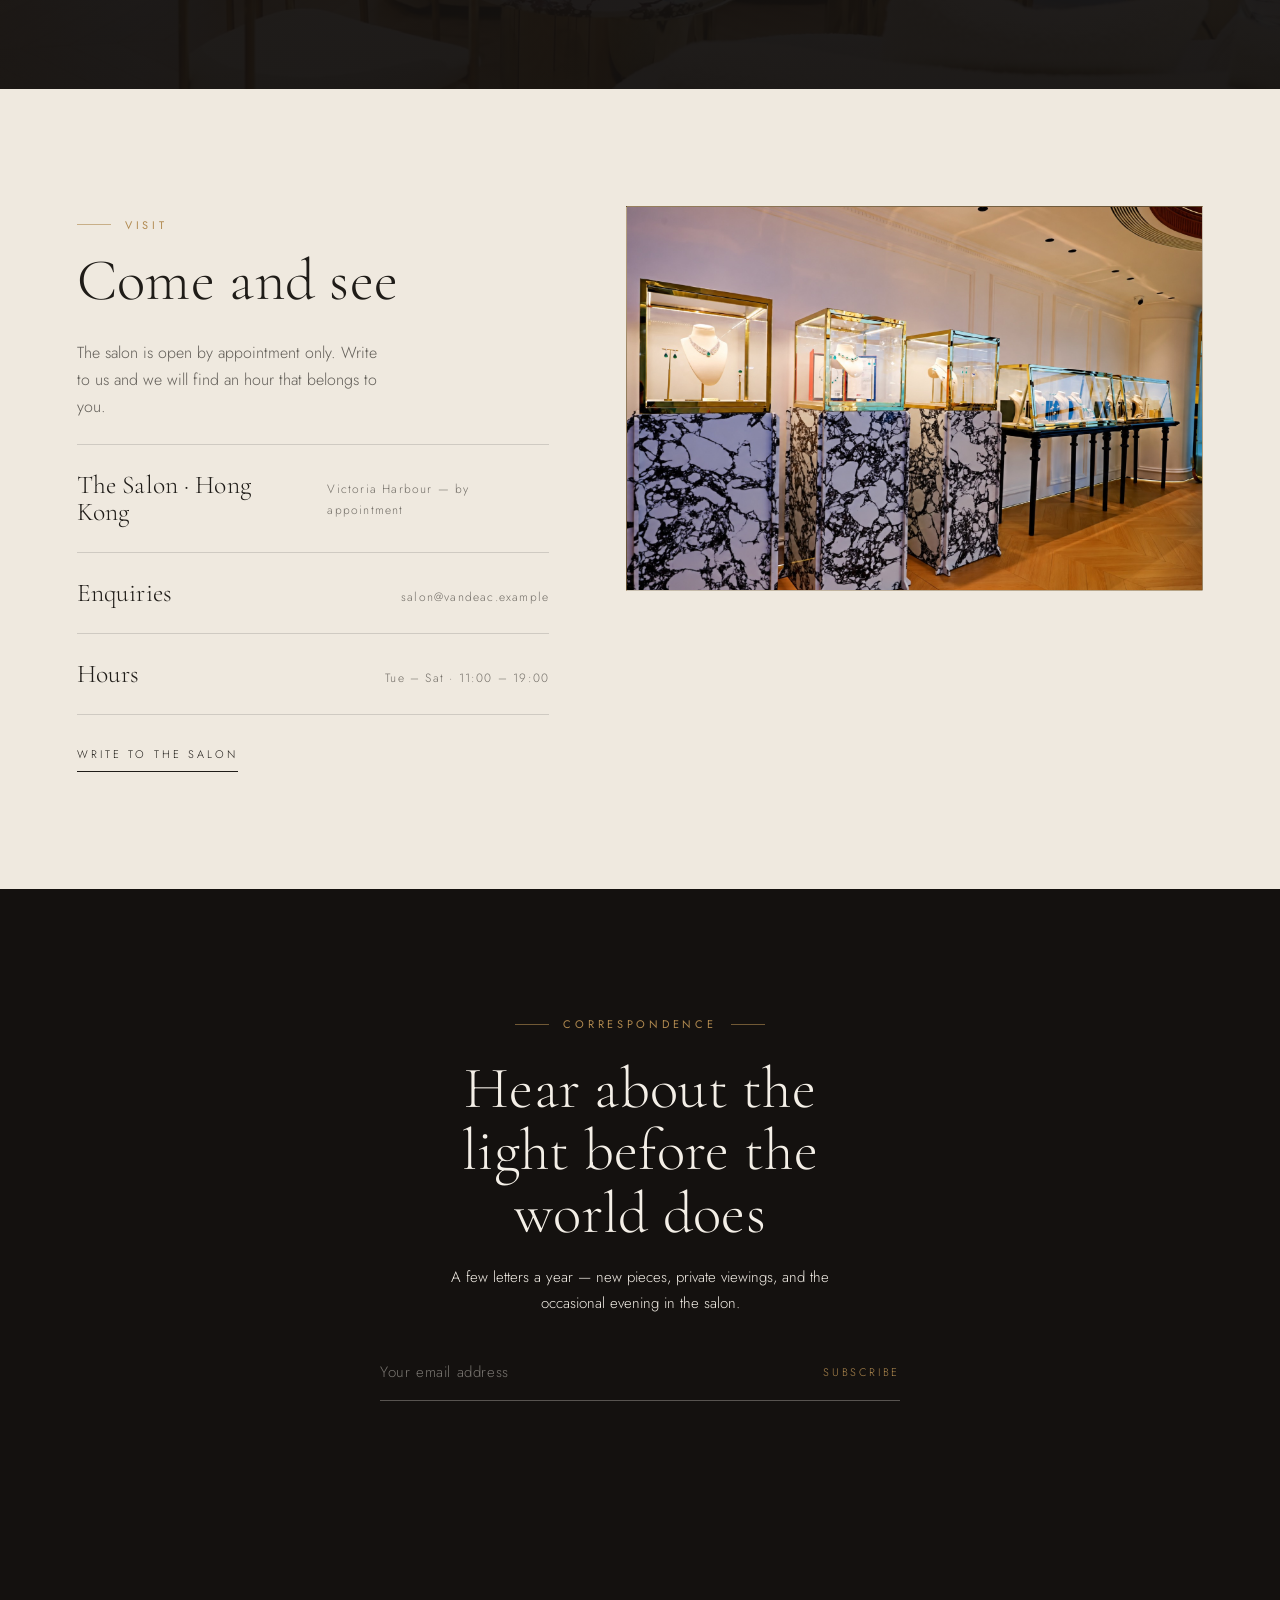
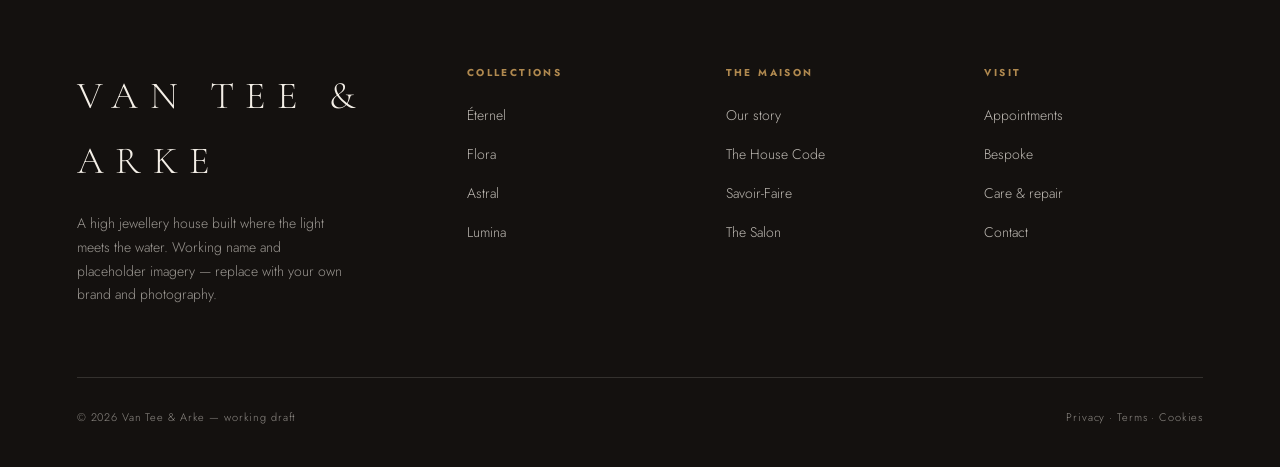
==== commit 085679f1: "Add shop page with product grid and collection filters - New shop.html: 12 products across Éternel/F" ====
--- a/index.html
+++ b/index.html
@@ -21,6 +21,7 @@
   <div class="nav__inner">
     <nav class="nav__menu" aria-label="Main">
       <a href="#collections">Collections</a>
+      <a href="shop.html">Shop</a>
       <a href="#savoir">Savoir-Faire</a>
       <a href="#salon">The Salon</a>
       <a href="#journal">Journal</a>
@@ -39,10 +40,11 @@
 <div class="menu-overlay" aria-hidden="true">
   <a href="#maison"><small>01</small>The Maison</a>
   <a href="#collections"><small>02</small>Collections</a>
-  <a href="#savoir"><small>03</small>Savoir-Faire</a>
-  <a href="#salon"><small>04</small>The Salon</a>
-  <a href="#journal"><small>05</small>Journal</a>
-  <a href="#visit"><small>06</small>Visit</a>
+  <a href="shop.html"><small>03</small>Shop</a>
+  <a href="#savoir"><small>04</small>Savoir-Faire</a>
+  <a href="#salon"><small>05</small>The Salon</a>
+  <a href="#journal"><small>06</small>Journal</a>
+  <a href="#visit"><small>07</small>Visit</a>
 </div>
 
 <main>
@@ -337,7 +339,7 @@
       <span class="eyebrow eyebrow--center reveal">Correspondence</span>
       <h2 class="h-section reveal" data-d="1">Hear about the light before the world does</h2>
       <p class="reveal" data-d="2">A few letters a year — new pieces, private viewings, and the occasional evening in the salon.</p>
-      <form class="nl-form reveal" data-d="2" name="newsletter" method="POST" data-netlify="true" netlify-honeypot="bot-field">
+      <form class="nl-form reveal" data-d="2" name="newsletter" method="POST" action="/thank-you.html" data-netlify="true" netlify-honeypot="bot-field">
         <input type="hidden" name="form-name" value="newsletter" />
         <p class="nl-hp"><label>Leave this field empty: <input name="bot-field" tabindex="-1" autocomplete="off" /></label></p>
         <input type="email" name="email" required placeholder="Your email address" aria-label="Email address" />
--- a/assets/css/style.css
+++ b/assets/css/style.css
@@ -296,6 +296,31 @@
 .footer li a{font-size:14px;opacity:.75;transition:opacity .3s}
 .footer li a:hover{opacity:1}
 .footer__bottom{display:flex;justify-content:space-between;gap:20px;flex-wrap:wrap;padding:30px 0 40px;font-size:11px;letter-spacing:.08em;opacity:.55}
+
+/* ---------- Shop ---------- */
+.nav__menu a.is-current{color:var(--gold)}
+.shop-hero{padding-top:calc(var(--nav-h) + 56px);text-align:center}
+.shop-hero .h-section{margin-top:16px;max-width:20ch;margin-inline:auto}
+.shop-hero p{max-width:52ch;margin:22px auto 0;color:rgba(31,28,24,.7)}
+
+.shop-filter{display:flex;justify-content:center;gap:10px;flex-wrap:wrap;margin:44px 0 6px}
+.shop-filter button{font-size:10.5px;letter-spacing:.18em;text-transform:uppercase;padding:9px 20px;border:1px solid var(--line);border-radius:999px;color:rgba(31,28,24,.62);transition:background .3s var(--ease),color .3s var(--ease),border-color .3s var(--ease)}
+.shop-filter button:hover{border-color:var(--gold)}
+.shop-filter button.is-active{background:var(--noir);color:var(--cream);border-color:var(--noir)}
+
+.shop-grid-wrap{padding-block:clamp(50px,7vh,90px)}
+.shop-grid{display:grid;grid-template-columns:repeat(3,1fr);gap:clamp(28px,3vw,50px)}
+.product{transition:opacity .35s ease}
+.product.is-hidden{display:none}
+.product .frame{aspect-ratio:4/5;margin-bottom:18px}
+.product__cat{font-size:9.5px;letter-spacing:.2em;text-transform:uppercase;color:var(--gold)}
+.product h3{font-size:1.45rem;font-weight:300;margin:10px 0 6px}
+.product__meta{font-size:13px;color:rgba(31,28,24,.6);margin-bottom:14px;min-height:2.6em}
+.product__row{display:flex;justify-content:space-between;align-items:center;border-top:1px solid var(--line);padding-top:12px}
+.product__price{font-family:var(--font-serif);font-size:1rem;color:var(--ink)}
+.product__link{position:relative;font-size:10px;letter-spacing:.16em;text-transform:uppercase;color:var(--gold)}
+.product__link::after{content:"";position:absolute;left:0;bottom:-3px;width:100%;height:1px;background:var(--gold);transform:scaleX(0);transform-origin:right;transition:transform .4s var(--ease)}
+.product:hover .product__link::after{transform:scaleX(1);transform-origin:left}
 
 /* ---------- Progress ---------- */
 .progress{position:fixed;top:0;left:0;height:2px;width:100%;transform:scaleX(0);transform-origin:left;background:var(--gold);z-index:901}
@@ -318,6 +343,7 @@
   .salon__pair{grid-template-columns:1fr;gap:22px}
   .salon__pair .frame:first-child,.salon__pair .frame:last-child{aspect-ratio:4/3}
   .band{min-height:52vh}
+  .shop-grid{grid-template-columns:repeat(2,1fr);gap:32px}
 }
 @media (max-width:640px){
   :root{--nav-h:64px}
@@ -341,6 +367,9 @@
   .nl-form{flex-direction:column;align-items:flex-start;gap:14px}
   .nl-form button{align-self:flex-end}
   .hero__row p{font-size:14px}
+  .shop-grid{grid-template-columns:1fr}
+  .shop-filter{gap:8px}
+  .shop-filter button{padding:8px 14px}
 }
 
 @media (prefers-reduced-motion:reduce){
